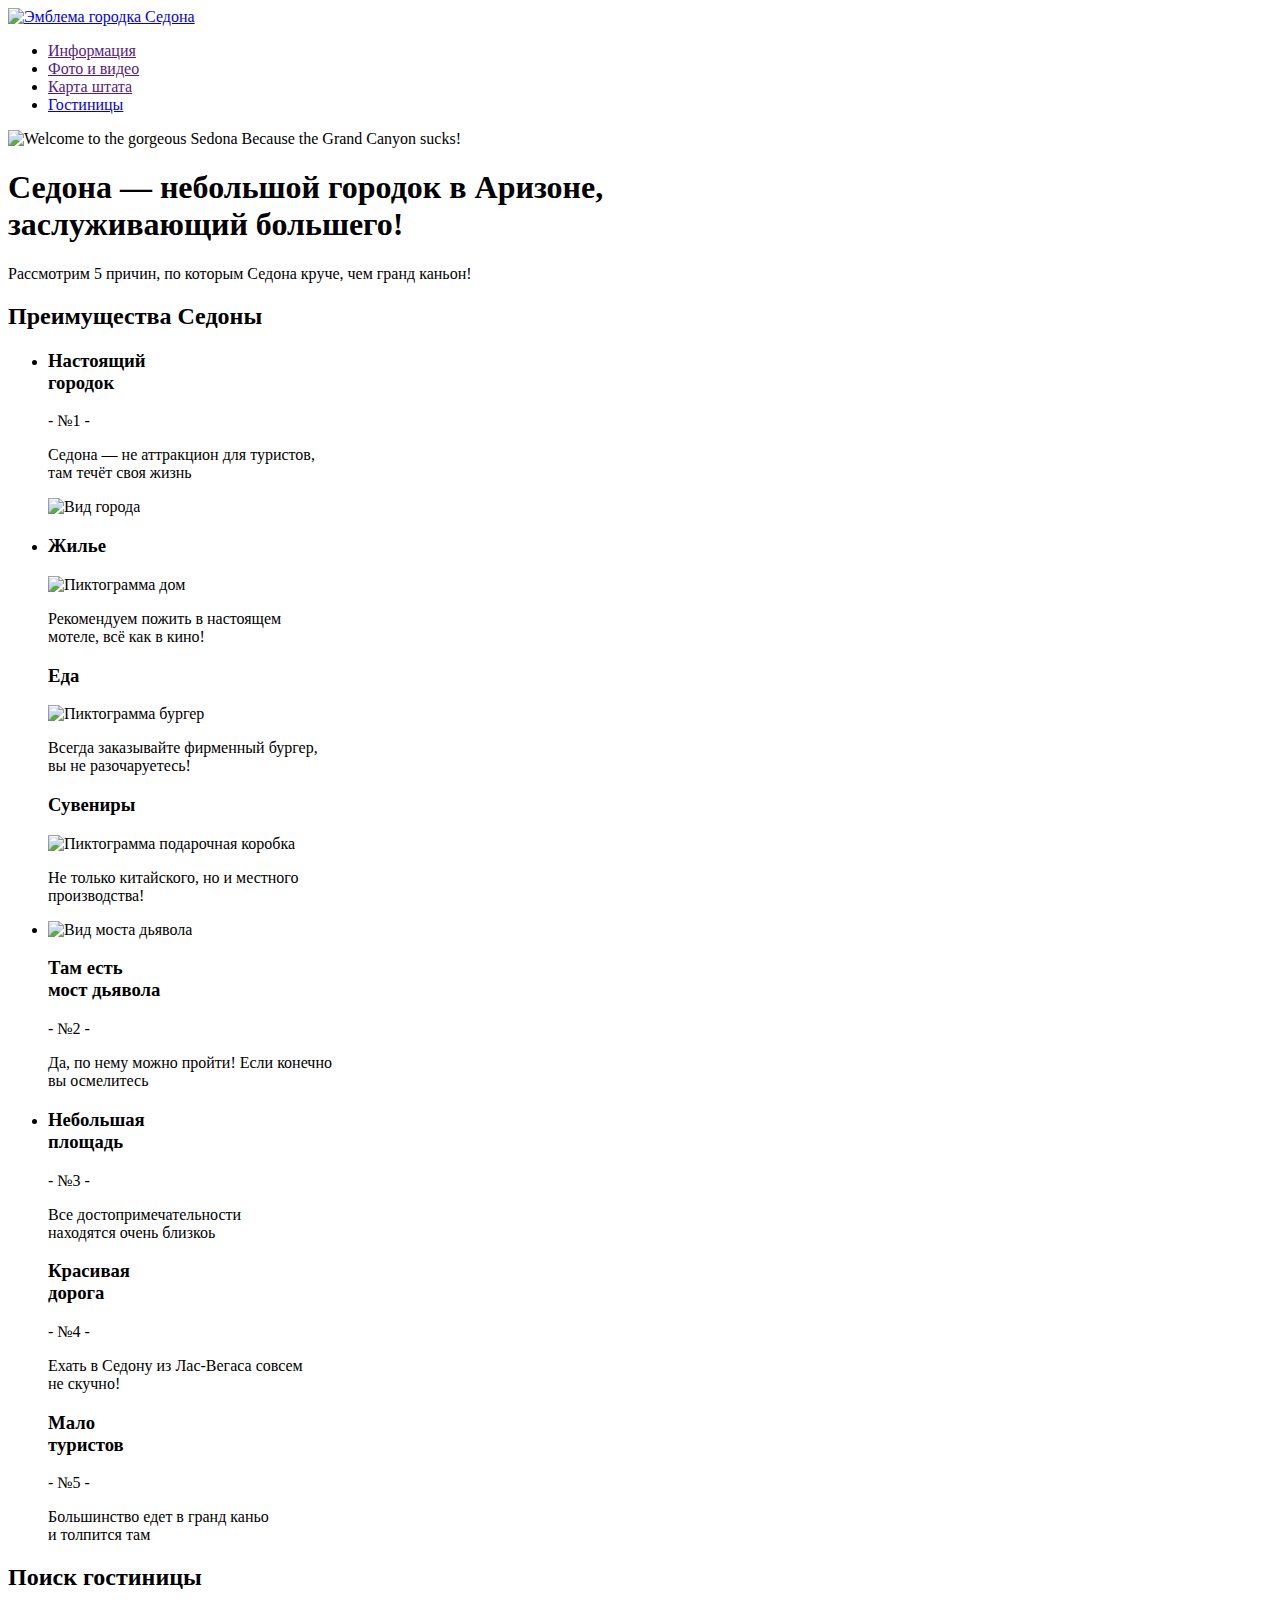
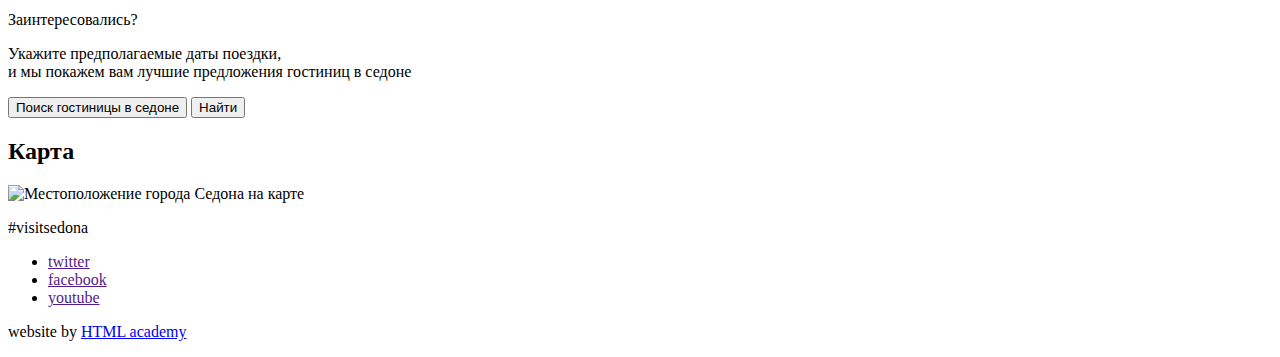
==== index.html @ 44a2702c "made the additional markup" ====
<!DOCTYPE html>
<html lang="ru">

<head>
  <meta charset="utf-8">
  <title>HTML Academy: Седона</title>
</head>

<body>

  <header>
    <nav>
      <a href="index.html">
        <img src="img/logo.png" width="140" height="72" alt="Эмблема городка Седона">
      </a>
      <ul>
        <li><a href="">Информация</a></li>
        <li><a href="">Фото и видео</a></li>
        <li><a href="">Карта штата</a></li>
        <li><a href="catalog.html">Гостиницы</a></li>
      </ul>
    </nav>
  </header>

  <main>
    <section>
      <img src="img/welcome.png" alt="Welcome to the gorgeous Sedona Because the Grand Canyon sucks!">
      <h1>
        Седона — небольшой городок в Аризоне,<br>
        заслуживающий большего!
      </h1>
      <p>Рассмотрим 5 причин, по которым Седона круче, чем гранд каньон!</p>
    </section>

    <section>
      <h2>Преимущества Седоны</h2>
      <ul>
        <li>
          <div>
            <h3>
              Настоящий<br>
              городок
            </h3>
            <span>- №1 -</span>
            <p>
              Седона — не аттракцион для туристов,<br>
              там течёт своя жизнь
            </p>
          </div>
          <div>
            <img src="https://via.placeholder.com/800x255" width="800" height="255" alt="Вид города">
          </div>
        </li>
        <li>
          <div>
            <h3>Жилье</h3>
            <img src="https://via.placeholder.com/75x75" width="75" height="75" alt="Пиктограмма дом">
            <p>
              Рекомендуем пожить в настоящем<br>
              мотеле, всё как в кино!
            </p>
          </div>
          <div>
            <h3>Еда</h3>
            <img src="https://via.placeholder.com/75x75" width="75" height="75" alt="Пиктограмма бургер">
            <p>
              Всегда заказывайте фирменный бургер,<br>
              вы не разочаруетесь!
            </p>
          </div>
          <div>
            <h3>Сувениры</h3>
            <img src="https://via.placeholder.com/75x75" width="75" height="75" alt="Пиктограмма подарочная коробка">
            <p>
              Не только китайского, но и местного<br>
              производства!
            </p>
          </div>
        </li>
        <li>
          <div>
            <img src="https://via.placeholder.com/800x255" width="800" height="255" alt="Вид моста дьявола">
          </div>
          <div>
            <h3>
              Там есть<br>
              мост дьявола
            </h3>
            <span>- №2 -</span>
            <p>
              Да, по нему можно пройти! Если конечно<br>
              вы осмелитесь
            </p>
          </div>
        </li>
        <li>
          <div>
            <h3>
              Небольшая<br>
              площадь
            </h3>
            <span>- №3 -</span>
            <p>
              Все достопримечательности<br>
              находятся очень близкоь
            </p>
          </div>
          <div>
            <h3>
              Красивая<br>
              дорога
            </h3>
            <span>- №4 -</span>
            <p>
              Ехать в Седону из Лас-Вегаса совсем<br>
              не скучно!
              </p>
          </div>
          <div>
            <h3>
              Мало<br>
              туристов
            </h3>
            <span>- №5 -</span>
            <p>
              Большинство едет в гранд каньо<br>
              и толпится там
            </p>
          </div>
        </li>
      </ul>
    </section>

    <section>
      <h2>Поиск гостиницы</h2>
      <p>Заинтересовались?</p>
      <p>
        Укажите предполагаемые даты поездки,<br>
        и мы покажем вам лучшие предложения гостиниц в седоне
      </p>
      <div>
        <button type="button">Поиск гостиницы в седоне</button>
        <!-- Здесь будет форма поиска-->
        <button>Найти</button>
      </div>
    </section>
    <section>
      <h2>Карта</h2>
      <img src="https://via.placeholder.com/1200x460" width="1200" height="460" alt="Местоположение города Седона на карте">
    </section>
  </main>

  <footer>
    <p>
      #visitsedona
    </p>
    <ul>
      <li><a href="">twitter</a></li>
      <li><a href="">facebook</a></li>
      <li><a href="">youtube</a></li>
    </ul>
    <p>
      website by <a href="https://htmlacademy.ru/intensive/htmlcss">HTML academy</a>
    </p>
  </footer>

</body>

</html>
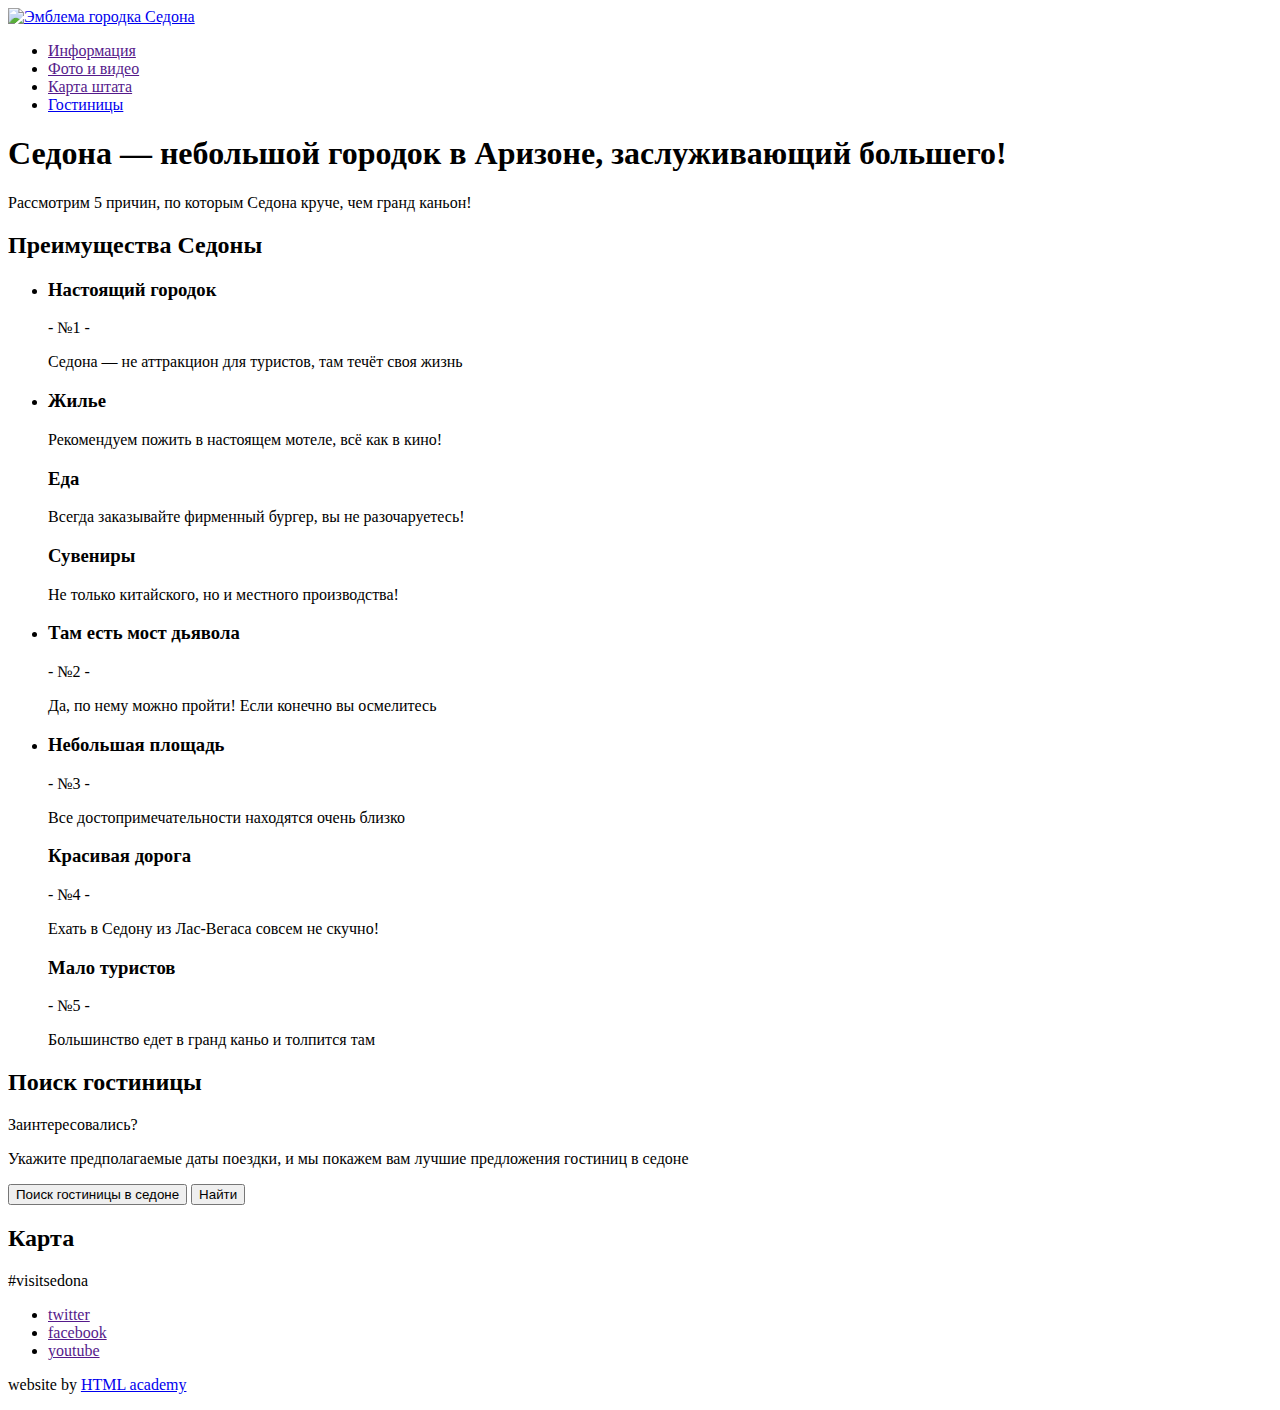
==== commit bb965b74: "Changes according to mentor's comments. Classes added." ====
--- a/index.html
+++ b/index.html
@@ -9,159 +9,110 @@
 <body>
 
   <header>
-    <nav>
-      <a href="index.html">
-        <img src="img/logo.png" width="140" height="72" alt="Эмблема городка Седона">
+    <nav class="nav">
+      <a class="nav__link" href="index.html">
+        <img class="nav__logo" src="img/logo.png" width="140" height="72" alt="Эмблема городка Седона">
       </a>
-      <ul>
-        <li><a href="">Информация</a></li>
-        <li><a href="">Фото и видео</a></li>
-        <li><a href="">Карта штата</a></li>
-        <li><a href="catalog.html">Гостиницы</a></li>
+      <ul class="nav__list">
+        <li class="nav__list-item"><a href="">Информация</a></li>
+        <li class="nav__list-item"><a href="">Фото и видео</a></li>
+        <li class="nav__list-item"><a href="">Карта штата</a></li>
+        <li class="nav__list-item"><a href="catalog.html">Гостиницы</a></li>
       </ul>
     </nav>
   </header>
 
   <main>
-    <section>
-      <img src="img/welcome.png" alt="Welcome to the gorgeous Sedona Because the Grand Canyon sucks!">
-      <h1>
-        Седона — небольшой городок в Аризоне,<br>
-        заслуживающий большего!
-      </h1>
-      <p>Рассмотрим 5 причин, по которым Седона круче, чем гранд каньон!</p>
+    <section class="intro">
+      <!-- Картинка Welcome to the gorgeous Sedona Because the Grand Canyon sucks! -->
+      <h1 class="intro__title">Седона — небольшой городок в Аризоне, заслуживающий большего!</h1>
+      <p class="intro__text">Рассмотрим 5 причин, по которым Седона круче, чем гранд каньон!</p>
     </section>
 
-    <section>
-      <h2>Преимущества Седоны</h2>
-      <ul>
-        <li>
-          <div>
-            <h3>
-              Настоящий<br>
-              городок
-            </h3>
-            <span>- №1 -</span>
-            <p>
-              Седона — не аттракцион для туристов,<br>
-              там течёт своя жизнь
-            </p>
+    <section class="about">
+      <h2 class="visually-hidden">Преимущества Седоны</h2>
+      <ul class="about__list">
+        <li class="about">
+          <div class="about__first">
+            <h3 class="about__heading">Настоящий городок</h3>
+            <span class="about__number">- №1 -</span>
+            <p class="about__text">Седона — не аттракцион для туристов, там течёт своя жизнь</p>
           </div>
-          <div>
-            <img src="https://via.placeholder.com/800x255" width="800" height="255" alt="Вид города">
+          <div class="about__first-bg">
+            <!-- Неконтентное изображение вида города Седона -->
           </div>
         </li>
-        <li>
-          <div>
-            <h3>Жилье</h3>
-            <img src="https://via.placeholder.com/75x75" width="75" height="75" alt="Пиктограмма дом">
-            <p>
-              Рекомендуем пожить в настоящем<br>
-              мотеле, всё как в кино!
-            </p>
+        <li class="about">
+          <div class="about__first-housing">
+            <!-- Пиктограмма дом -->
+            <h3 class="about__heading">Жилье</h3>
+            <p class="about__text">Рекомендуем пожить в настоящем мотеле, всё как в кино!</p>
           </div>
-          <div>
-            <h3>Еда</h3>
-            <img src="https://via.placeholder.com/75x75" width="75" height="75" alt="Пиктограмма бургер">
-            <p>
-              Всегда заказывайте фирменный бургер,<br>
-              вы не разочаруетесь!
-            </p>
+          <div class="about__first-food">
+            <!-- Пиктограмма бургер -->
+            <h3 class="about__heading">Еда</h3>
+            <p class="about__text">Всегда заказывайте фирменный бургер, вы не разочаруетесь!</p>
           </div>
-          <div>
-            <h3>Сувениры</h3>
-            <img src="https://via.placeholder.com/75x75" width="75" height="75" alt="Пиктограмма подарочная коробка">
-            <p>
-              Не только китайского, но и местного<br>
-              производства!
-            </p>
+          <div class="about__first-gift">
+            <!-- Пиктограмма подарочная коробка -->
+            <h3 class="about__heading">Сувениры</h3>
+            <p class="about__text">Не только китайского, но и местного производства!</p>
           </div>
         </li>
-        <li>
-          <div>
-            <img src="https://via.placeholder.com/800x255" width="800" height="255" alt="Вид моста дьявола">
+        <li class="about__second">
+          <div class="about__second-bg">
+            <!-- Неконтентное изображение вида моста дьявола -->
           </div>
-          <div>
-            <h3>
-              Там есть<br>
-              мост дьявола
-            </h3>
-            <span>- №2 -</span>
-            <p>
-              Да, по нему можно пройти! Если конечно<br>
-              вы осмелитесь
-            </p>
+          <div class="about__second-brige">
+            <h3 class="about__heading">Там есть мост дьявола</h3>
+            <span class="about__number">- №2 -</span>
+            <p class="about__text">Да, по нему можно пройти! Если конечно вы осмелитесь</p>
           </div>
         </li>
-        <li>
-          <div>
-            <h3>
-              Небольшая<br>
-              площадь
-            </h3>
-            <span>- №3 -</span>
-            <p>
-              Все достопримечательности<br>
-              находятся очень близкоь
-            </p>
+        <li class="about__third">
+          <div class="about__third-square">
+            <h3 class="about__heading">Небольшая площадь</h3>
+            <span class="about__number">- №3 -</span>
+            <p class="about__text">Все достопримечательности находятся очень близко</p>
           </div>
-          <div>
-            <h3>
-              Красивая<br>
-              дорога
-            </h3>
-            <span>- №4 -</span>
-            <p>
-              Ехать в Седону из Лас-Вегаса совсем<br>
-              не скучно!
-              </p>
+          <div class="about__third-road">
+            <h3 class="about__heading">Красивая дорога</h3>
+            <span class="about__number">- №4 -</span>
+            <p class="about__text">Ехать в Седону из Лас-Вегаса совсем не скучно!</p>
           </div>
-          <div>
-            <h3>
-              Мало<br>
-              туристов
-            </h3>
-            <span>- №5 -</span>
-            <p>
-              Большинство едет в гранд каньо<br>
-              и толпится там
-            </p>
+          <div class="about__third-tourists">
+            <h3 class="about__heading">Мало туристов</h3>
+            <span class="about__number">- №5 -</span>
+            <p class="about__text">Большинство едет в гранд каньо и толпится там</p>
           </div>
         </li>
       </ul>
     </section>
 
-    <section>
-      <h2>Поиск гостиницы</h2>
-      <p>Заинтересовались?</p>
-      <p>
-        Укажите предполагаемые даты поездки,<br>
-        и мы покажем вам лучшие предложения гостиниц в седоне
-      </p>
-      <div>
-        <button type="button">Поиск гостиницы в седоне</button>
+    <section class="search">
+      <h2 class="visually-hidden">Поиск гостиницы</h2>
+      <p class="search__first-text">Заинтересовались?</p>
+      <p class="search__second-text">Укажите предполагаемые даты поездки, и мы покажем вам лучшие предложения гостиниц в
+        седоне</p>
+      <div class="search__form">
+        <button class="search__btn-toggle" type="button">Поиск гостиницы в седоне</button>
         <!-- Здесь будет форма поиска-->
-        <button>Найти</button>
+        <button class="search__btn">Найти</button>
       </div>
     </section>
-    <section>
-      <h2>Карта</h2>
-      <img src="https://via.placeholder.com/1200x460" width="1200" height="460" alt="Местоположение города Седона на карте">
+    <section class="map">
+      <h2 class="visually-hidden">Карта</h2>
     </section>
   </main>
 
   <footer>
-    <p>
-      #visitsedona
-    </p>
-    <ul>
-      <li><a href="">twitter</a></li>
-      <li><a href="">facebook</a></li>
-      <li><a href="">youtube</a></li>
+    <p class="hashtag">#visitsedona</p>
+    <ul class="social">
+      <li class="social__btn twitter"><a href="">twitter</a></li>
+      <li class="social__btn facebook"><a href="">facebook</a></li>
+      <li class="social__btn youtube"><a href="">youtube</a></li>
     </ul>
-    <p>
-      website by <a href="https://htmlacademy.ru/intensive/htmlcss">HTML academy</a>
-    </p>
+    <p class="academy">website by <a href="https://htmlacademy.ru/intensive/htmlcss">HTML academy</a></p>
   </footer>
 
 </body>
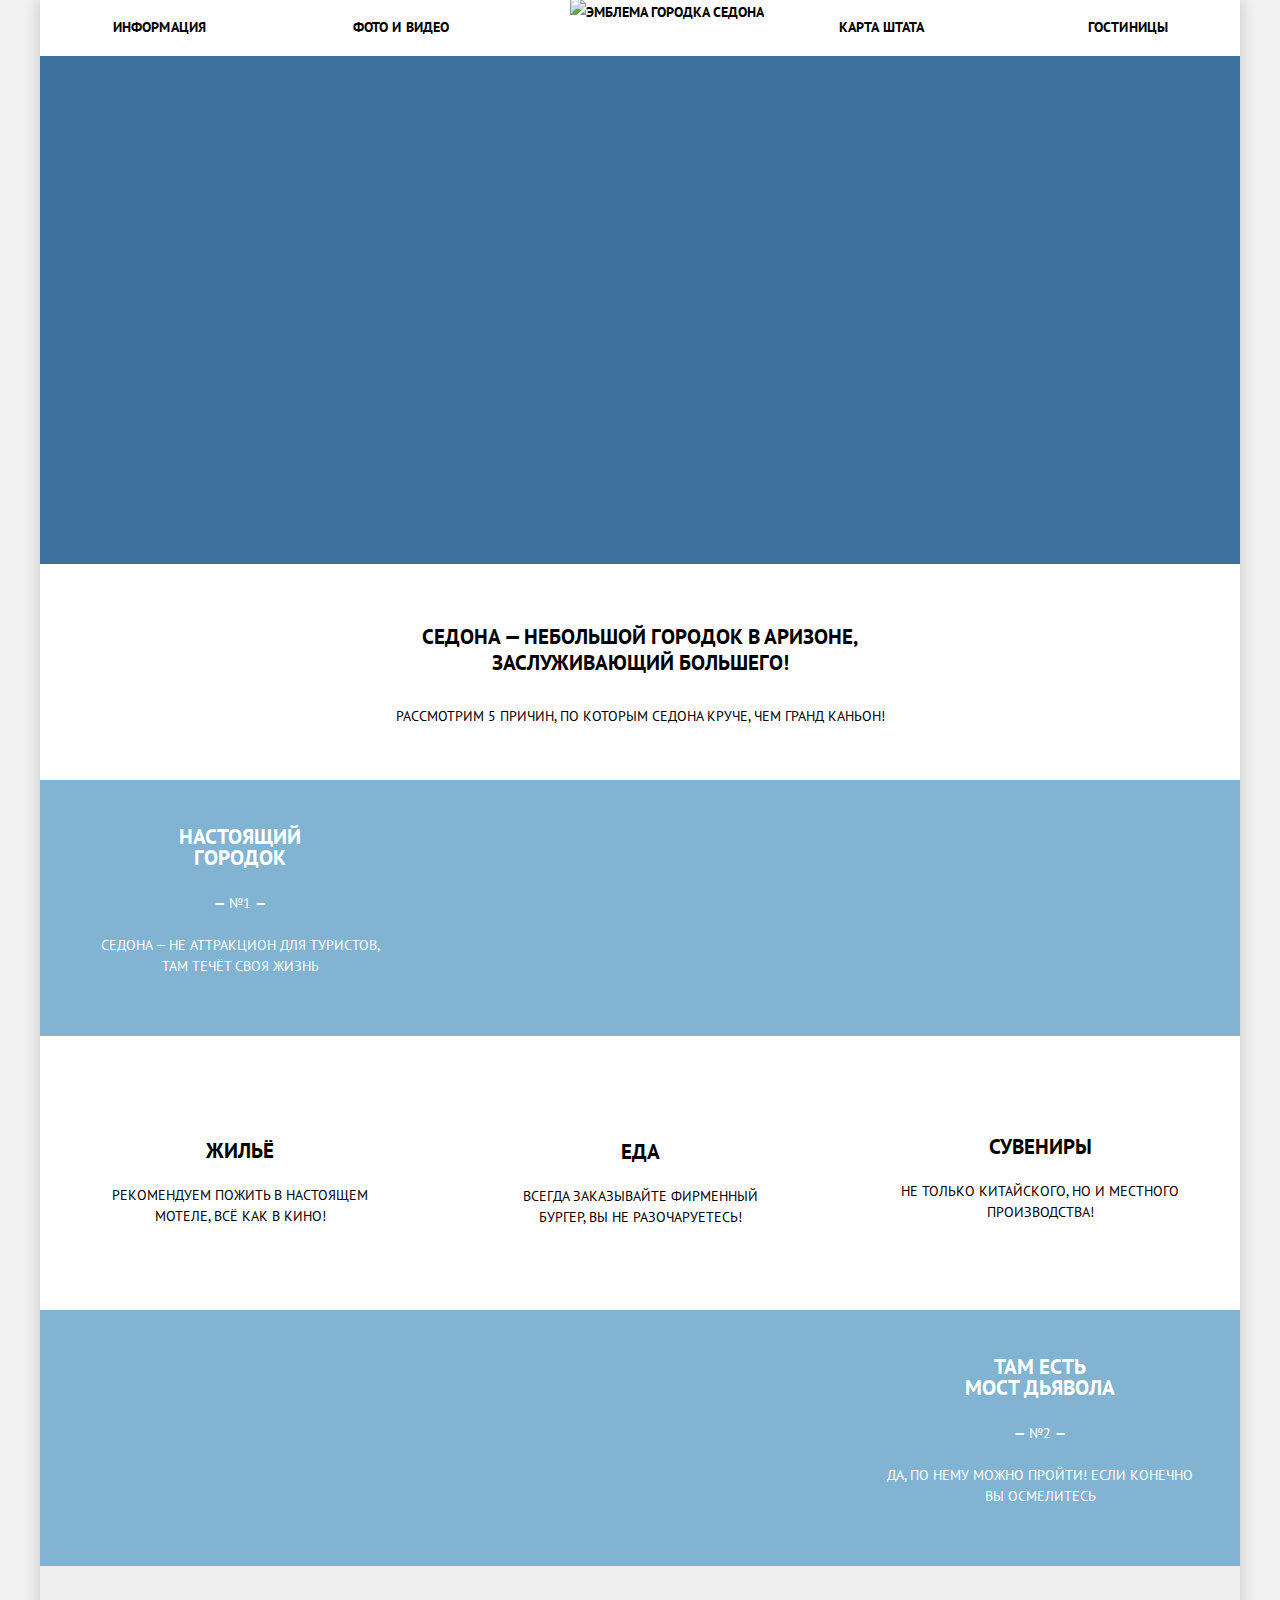
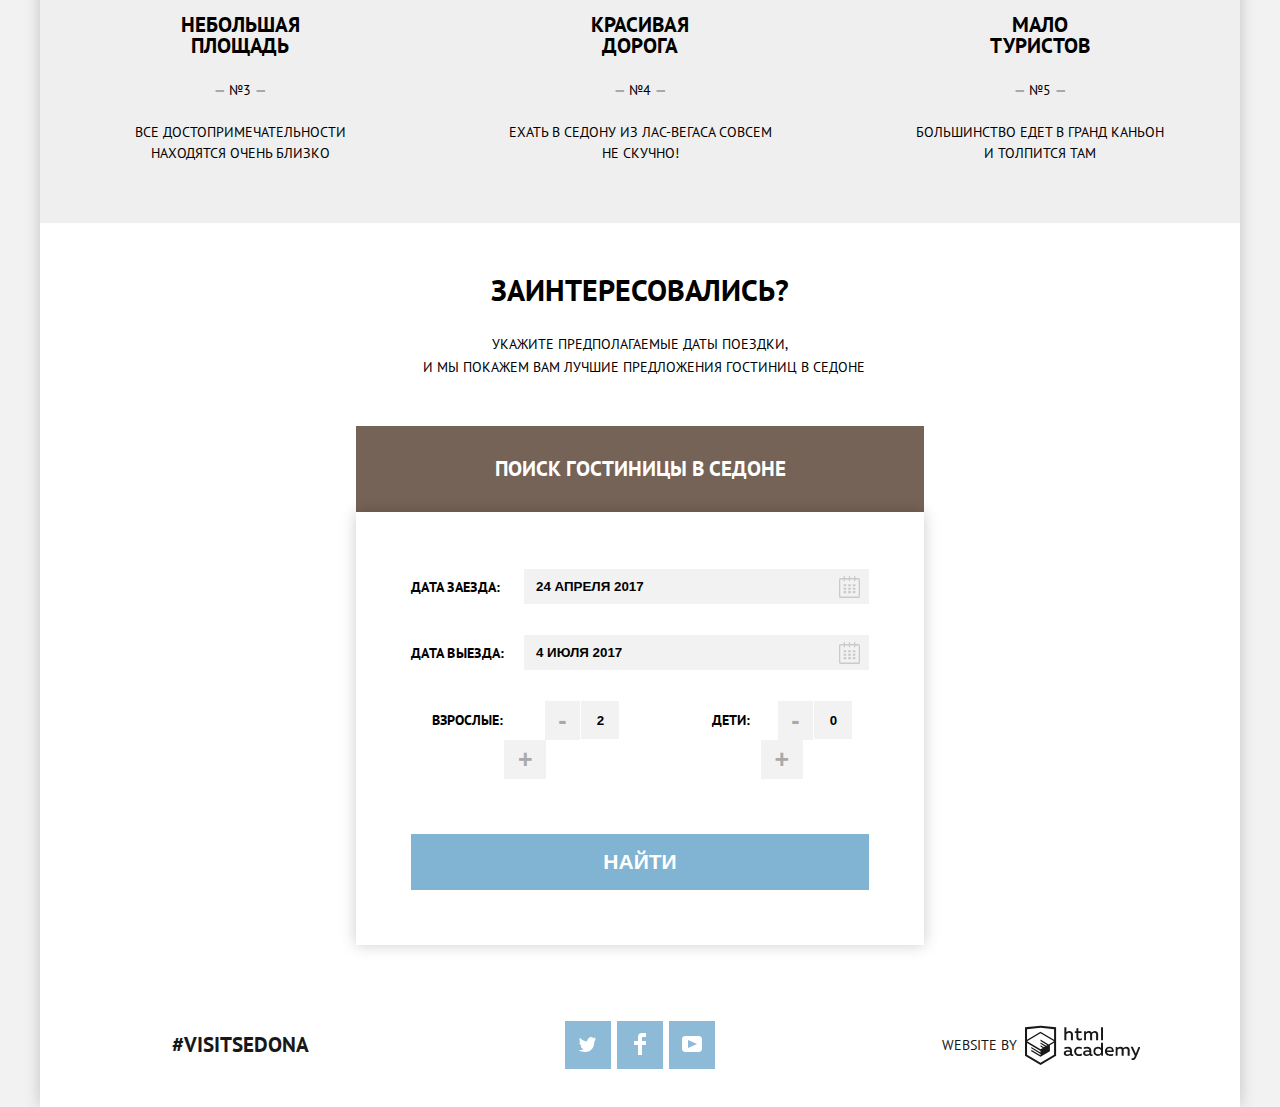
==== commit 6dd63052: "Finish markup" ====
--- a/index.html
+++ b/index.html
@@ -4,117 +4,194 @@
 <head>
   <meta charset="utf-8">
   <title>HTML Academy: Седона</title>
+  <link rel="stylesheet" href="css/normalize.css">
+  <link rel="stylesheet" href="css/style.css">
 </head>
 
 <body>
+  <div class="main-container">
+    <header>
+      <nav class="nav">
+        <div class="nav__logo-link">
+          <img class="nav__logo" src="img/logo-sedona.svg" width="140" height="72" alt="Эмблема городка Седона">
+        </div>
+        <ul class="nav__list">
+          <li class="nav__item"><a class="link-text nav__link" href="">Информация</a></li>
+          <li class="nav__item"><a class="link-text nav__link" href="">Фото и видео</a></li>
+          <li class="nav__item"></li>
+          <li class="nav__item"><a class="link-text nav__link" href="">Карта штата</a></li>
+          <li class="nav__item"><a class="link-text nav__link" href="catalog.html">Гостиницы</a></li>
+        </ul>
+      </nav>
+    </header>
 
-  <header>
-    <nav class="nav">
-      <a class="nav__link" href="index.html">
-        <img class="nav__logo" src="img/logo.png" width="140" height="72" alt="Эмблема городка Седона">
-      </a>
-      <ul class="nav__list">
-        <li class="nav__list-item"><a href="">Информация</a></li>
-        <li class="nav__list-item"><a href="">Фото и видео</a></li>
-        <li class="nav__list-item"><a href="">Карта штата</a></li>
-        <li class="nav__list-item"><a href="catalog.html">Гостиницы</a></li>
-      </ul>
-    </nav>
-  </header>
+    <main class="main">
+      <section class="intro">
+        <div class="intro__bg"></div>
+        <div class="intro__block">
+          <h1 class="intro__title">Седона — небольшой городок в Аризоне, заслуживающий большего!</h1>
+          <p class="intro__text">Рассмотрим 5 причин, по которым Седона круче, чем гранд каньон!</p>
+        </div>
+      </section>
 
-  <main>
-    <section class="intro">
-      <!-- Картинка Welcome to the gorgeous Sedona Because the Grand Canyon sucks! -->
-      <h1 class="intro__title">Седона — небольшой городок в Аризоне, заслуживающий большего!</h1>
-      <p class="intro__text">Рассмотрим 5 причин, по которым Седона круче, чем гранд каньон!</p>
-    </section>
+      <section class="about">
+        <h2 class="visually-hidden">Преимущества Седоны</h2>
+        <ul class="about__list">
 
-    <section class="about">
-      <h2 class="visually-hidden">Преимущества Седоны</h2>
-      <ul class="about__list">
-        <li class="about">
-          <div class="about__first">
-            <h3 class="about__heading">Настоящий городок</h3>
-            <span class="about__number">- №1 -</span>
-            <p class="about__text">Седона — не аттракцион для туристов, там течёт своя жизнь</p>
+          <li class="about__item about__item-first-row">
+            <div class="about__city">
+              <h3 class="about__heading">Настоящий городок</h3>
+              <span class="about__number"><span class="dash">—</span> №1 <span class="dash">—</span></span>
+              <p class="about__text">Седона — не аттракцион для туристов, там течёт своя жизнь</p>
+            </div>
+            <div class="about__bg about__city-bg"></div>
+          </li>
+
+          <li class="about__item about__item-second-row">
+            <div class="about__feature about__housing">
+              <h3 class="about__heading">Жильё</h3>
+              <p class="about__text">Рекомендуем пожить в настоящем мотеле, всё как в кино!</p>
+            </div>
+            <div class="about__feature about__food">
+              <h3 class="about__heading">Еда</h3>
+              <p class="about__text">Всегда заказывайте фирменный бургер, вы не разочаруетесь!</p>
+            </div>
+            <div class="about__feature about__gift">
+              <h3 class="about__heading">Сувениры</h3>
+              <p class="about__text">Не только китайского, но и местного производства!</p>
+            </div>
+          </li>
+
+          <li class="about__item about__item-third-row">
+            <div class="about__bg about__brige-bg"></div>
+            <div class="about__brige">
+              <h3 class="about__heading">Там есть <span>мост дьявола</span></h3>
+              <span class="about__number"><span class="dash">—</span> №2 <span class="dash">—</span></span>
+              <p class="about__text">Да, по нему можно пройти! Если конечно вы осмелитесь</p>
+            </div>
+          </li>
+
+          <li class="about__item about__item-fourth-row">
+            <div class="about__place about__square">
+              <h3 class="about__heading">Небольшая площадь</h3>
+              <span class="about__number"><span class="dash">—</span> №3 <span class="dash">—</span></span>
+              <p class="about__text">Все достопримечательности находятся очень близко</p>
+            </div>
+            <div class="about__place about__road">
+              <h3 class="about__heading">Красивая дорога</h3>
+              <span class="about__number"><span class="dash">—</span> №4 <span class="dash">—</span></span>
+              <p class="about__text">Ехать в Седону из Лас-Вегаса совсем не скучно!</p>
+            </div>
+            <div class="about__place about__tourists">
+              <h3 class="about__heading">Мало туристов</h3>
+              <span class="about__number"><span class="dash">—</span> №5 <span class="dash">—</span></span>
+              <p class="about__text">Большинство едет в гранд каньон и толпится там</p>
+            </div>
+          </li>
+
+        </ul>
+      </section>
+
+      <section class="search">
+        <h2 class="visually-hidden">Поиск гостиницы</h2>
+        <p class="search__first-text">Заинтересовались?</p>
+        <p class="search__second-text">Укажите предполагаемые даты поездки, <span>и мы покажем вам лучшие предложения
+            гостиниц в седоне</span></p>
+        <a class="btn-brown search__btn-toggle" href="">Поиск гостиницы в Седоне</a>
+        <div class="search__container">
+          <form class="search__form" action="https://echo.htmlacademy.ru" method="post">
+            <div class="search__date-block">
+              <p class="search__date">
+                <label class="search__label search__form-date-in" for="date-in">Дата заезда: </label>
+                <input class="search__input" id="date-in" name="date-in" type="text" value="24 апреля 2017">
+                <svg xmlns="http://www.w3.org/2000/svg" width="21" height="22">
+                  <path fill="#cacaca"
+                    d="M19.251 2.025h-2.845V.648c0-.381-.294-.689-.656-.689-.363 0-.656.308-.656.689v1.377h-3.938V.648c0-.381-.294-.689-.655-.689-.363 0-.657.308-.657.689v1.377H5.906V.648c0-.381-.294-.689-.656-.689-.363 0-.657.308-.657.689v1.377H1.75C.784 2.025 0 2.847 0 3.862v16.302C0 21.179.784 22 1.75 22h17.501c.966 0 1.749-.821 1.749-1.836V3.862c0-1.015-.783-1.837-1.749-1.837zm.437 18.139a.448.448 0 0 1-.437.459H1.75a.45.45 0 0 1-.438-.459V3.862a.45.45 0 0 1 .438-.459h2.844v1.378c0 .381.294.689.657.689.362 0 .656-.308.656-.689V3.403h3.938v1.378c0 .381.294.689.657.689.361 0 .655-.308.655-.689V3.403h3.938v1.378c0 .381.293.689.656.689.362 0 .656-.308.656-.689V3.403h2.845c.241 0 .437.206.437.459v16.302z" />
+                  <path fill="#cacaca"
+                    d="M4.594 8.225h2.625v2.066H4.594zM4.594 11.668h2.625v2.067H4.594zM4.594 15.112h2.625v2.066H4.594zM9.188 15.112h2.625v2.066H9.188zM9.188 11.668h2.625v2.067H9.188zM9.188 8.225h2.625v2.066H9.188zM13.781 15.112h2.625v2.066h-2.625zM13.781 11.668h2.625v2.067h-2.625zM13.781 8.225h2.625v2.066h-2.625z" />
+                </svg>
+              </p>
+              <p class="search__date">
+                <label class="search__label search__form-date-out" for="date-out">Дата выезда: </label>
+                <input class="search__input" id="date-out" name="date-out" type="text" value="4 июля 2017">
+                <svg xmlns="http://www.w3.org/2000/svg" width="21" height="22">
+                  <path fill="#cacaca"
+                    d="M19.251 2.025h-2.845V.648c0-.381-.294-.689-.656-.689-.363 0-.656.308-.656.689v1.377h-3.938V.648c0-.381-.294-.689-.655-.689-.363 0-.657.308-.657.689v1.377H5.906V.648c0-.381-.294-.689-.656-.689-.363 0-.657.308-.657.689v1.377H1.75C.784 2.025 0 2.847 0 3.862v16.302C0 21.179.784 22 1.75 22h17.501c.966 0 1.749-.821 1.749-1.836V3.862c0-1.015-.783-1.837-1.749-1.837zm.437 18.139a.448.448 0 0 1-.437.459H1.75a.45.45 0 0 1-.438-.459V3.862a.45.45 0 0 1 .438-.459h2.844v1.378c0 .381.294.689.657.689.362 0 .656-.308.656-.689V3.403h3.938v1.378c0 .381.294.689.657.689.361 0 .655-.308.655-.689V3.403h3.938v1.378c0 .381.293.689.656.689.362 0 .656-.308.656-.689V3.403h2.845c.241 0 .437.206.437.459v16.302z" />
+                  <path fill="#cacaca"
+                    d="M4.594 8.225h2.625v2.066H4.594zM4.594 11.668h2.625v2.067H4.594zM4.594 15.112h2.625v2.066H4.594zM9.188 15.112h2.625v2.066H9.188zM9.188 11.668h2.625v2.067H9.188zM9.188 8.225h2.625v2.066H9.188zM13.781 15.112h2.625v2.066h-2.625zM13.781 11.668h2.625v2.067h-2.625zM13.781 8.225h2.625v2.066h-2.625z" />
+                </svg>
+              </p>
+            </div>
+            <div class="search__people-count">
+              <p class="search__adults">
+                <label class="search__label-adults" for="input-adults">Взрослые: </label>
+                <button class="search__btn-minus" type="button" aria-label="Минус">-</button>
+                <input class="search__input-adults" id="input-adults" name="input-adults" type="text" value="2">
+                <button class="search__btn-plus" type="button" aria-label="Плюс">+</button>
+              </p>
+              <p class="search__kids">
+                <label class="search__label-kids" for="input-kids">Дети: </label>
+                <button class="search__btn-minus" type="button" aria-label="Минус">-</button>
+                <input class="search__input-kids" id="input-kids" name="input-kids" type="text" value="0">
+                <button class="search__btn-plus" type="button" aria-label="Плюс">+</button>
+              </p>
+            </div>
+            <button class="btn-blue search__btn" type="submit">Найти</button>
+          </form>
+        </div>
+        <section class="map-container">
+          <h2 class="visually-hidden">Карта</h2>
+          <div class="map">
+            <iframe src="https://www.google.com/maps/embed?pb=!1m18!1m12!1m3!1d707478.5249824972!2d-111.95179305361327!3d34.53963496499407!2m3!1f0!2f0!3f0!3m2!1i1024!2i768!4f13.1!3m3!1m2!1s0x872da132f942b00d%3A0x5548c523fa6c8efd!2sSedona%2C%20AZ%2086336%2C%20USA!5e0!3m2!1sen!2slv!4v1569730942957!5m2!1sen!2slv" width="1200" height="594" style="border:0;" allowfullscreen=""></iframe>
           </div>
-          <div class="about__first-bg">
-            <!-- Неконтентное изображение вида города Седона -->
-          </div>
+        </section>
+      </section>
+
+
+    </main>
+
+    <footer class="social">
+
+      <p class="hashtag">#visitsedona</p>
+
+      <ul class="social__list">
+        <li class="social__item">
+          <a class="btn-blue social__btn twitter" href="">
+            <svg xmlns="http://www.w3.org/2000/svg" xmlns:xlink="http://www.w3.org/1999/xlink" width="17" height="15">
+              <path fill="#FFF"
+                d="M10.95.144c1.685-.496 2.984.27 3.577 1.179.673-.231 1.331-.481 2.011-.708a2.345 2.345 0 0 1-.857 1.768c.685.17 1.304-.491 1.304-.491-.169 1-1.006 1.788-1.563 2.024-.231 6.75-3.175 11.217-10.077 11.082h-.446c-.41 0-4.164-.46-4.898-1.887 2.271.196 3.893-.422 4.693-1.177-.96-.3-2.679-.477-2.979-2.95.349.106.564.228 1.19.119C1.705 8.247.374 7.53.448 5.33c.285.328 1.067.536 1.34.472C1.085 5.561-.182 2.442.894.85c1.818 1.854 3.735 3.606 7.152 3.773C8.254 2.33 9.183.793 10.95.144z" />
+            </svg>
+          </a>
         </li>
-        <li class="about">
-          <div class="about__first-housing">
-            <!-- Пиктограмма дом -->
-            <h3 class="about__heading">Жилье</h3>
-            <p class="about__text">Рекомендуем пожить в настоящем мотеле, всё как в кино!</p>
-          </div>
-          <div class="about__first-food">
-            <!-- Пиктограмма бургер -->
-            <h3 class="about__heading">Еда</h3>
-            <p class="about__text">Всегда заказывайте фирменный бургер, вы не разочаруетесь!</p>
-          </div>
-          <div class="about__first-gift">
-            <!-- Пиктограмма подарочная коробка -->
-            <h3 class="about__heading">Сувениры</h3>
-            <p class="about__text">Не только китайского, но и местного производства!</p>
-          </div>
+        <li class="social__item">
+          <a class="btn-blue social__btn facebook" href="">
+            <svg xmlns="http://www.w3.org/2000/svg" width="12" height="22">
+              <path fill="#FFF" d="M12 4V0H8a4 4 0 0 0-4 4v4H0v4h4v10h4V12h4V8H8V4h4z" />
+            </svg>
+          </a>
         </li>
-        <li class="about__second">
-          <div class="about__second-bg">
-            <!-- Неконтентное изображение вида моста дьявола -->
-          </div>
-          <div class="about__second-brige">
-            <h3 class="about__heading">Там есть мост дьявола</h3>
-            <span class="about__number">- №2 -</span>
-            <p class="about__text">Да, по нему можно пройти! Если конечно вы осмелитесь</p>
-          </div>
-        </li>
-        <li class="about__third">
-          <div class="about__third-square">
-            <h3 class="about__heading">Небольшая площадь</h3>
-            <span class="about__number">- №3 -</span>
-            <p class="about__text">Все достопримечательности находятся очень близко</p>
-          </div>
-          <div class="about__third-road">
-            <h3 class="about__heading">Красивая дорога</h3>
-            <span class="about__number">- №4 -</span>
-            <p class="about__text">Ехать в Седону из Лас-Вегаса совсем не скучно!</p>
-          </div>
-          <div class="about__third-tourists">
-            <h3 class="about__heading">Мало туристов</h3>
-            <span class="about__number">- №5 -</span>
-            <p class="about__text">Большинство едет в гранд каньо и толпится там</p>
-          </div>
+        <li class="social__item">
+          <a class="btn-blue social__btn youtube" href="">
+            <svg xmlns="http://www.w3.org/2000/svg" xmlns:xlink="http://www.w3.org/1999/xlink" width="20" height="16">
+              <path fill="#FFF"
+                d="M17 0H3C1.35 0 0 1.35 0 3v10c0 1.65 1.35 3 3 3h14c1.65 0 3-1.35 3-3V3c0-1.65-1.35-3-3-3zM6.027 11.998V4.002L15.014 8l-8.987 3.998z" />
+            </svg>
+          </a>
         </li>
       </ul>
-    </section>
 
-    <section class="search">
-      <h2 class="visually-hidden">Поиск гостиницы</h2>
-      <p class="search__first-text">Заинтересовались?</p>
-      <p class="search__second-text">Укажите предполагаемые даты поездки, и мы покажем вам лучшие предложения гостиниц в
-        седоне</p>
-      <div class="search__form">
-        <button class="search__btn-toggle" type="button">Поиск гостиницы в седоне</button>
-        <!-- Здесь будет форма поиска-->
-        <button class="search__btn">Найти</button>
-      </div>
-    </section>
-    <section class="map">
-      <h2 class="visually-hidden">Карта</h2>
-    </section>
-  </main>
+      <p class="academy">
+        <span class="academy__web"> website by</span>
+        <a class="academy__link" href="https://htmlacademy.ru/intensive/htmlcss">
+          <svg data-name="Layer 1" xmlns="http://www.w3.org/2000/svg" viewBox="0 0 113 39">
+            <path
+              d="M46.84 28.22a2.07 2.07 0 0 0 .58-.11v1.4a3.41 3.41 0 0 1-1.24.22 1.75 1.75 0 0 1-1.75-1 5.08 5.08 0 0 1-3.3 1.13c-1.59 0-3.06-.87-3.06-2.68 0-2.24 2.08-2.93 3.9-2.93a11.63 11.63 0 0 1 2.28.26v-.31c0-1.09-.8-1.86-2.3-1.86a7.79 7.79 0 0 0-3.15.67v-1.79a10.72 10.72 0 0 1 3.35-.58c2.48 0 4 1.18 4 3.83v3.14a.57.57 0 0 0 .69.61zm-6.76-1.19a1.42 1.42 0 0 0 1.64 1.29 3.56 3.56 0 0 0 2.53-1v-1.51a10.21 10.21 0 0 0-1.9-.22c-1.1.01-2.27.35-2.27 1.45zM53.06 20.62a5.29 5.29 0 0 1 2.7.67v1.79a4.28 4.28 0 0 0-2.42-.73 2.89 2.89 0 1 0 0 5.76 5.26 5.26 0 0 0 2.55-.67v1.8a6.58 6.58 0 0 1-2.9.6 4.42 4.42 0 0 1-4.72-4.54 4.54 4.54 0 0 1 4.79-4.68zM65.84 28.22a2.07 2.07 0 0 0 .58-.11v1.4a3.41 3.41 0 0 1-1.24.22 1.75 1.75 0 0 1-1.75-1 5.08 5.08 0 0 1-3.3 1.13c-1.59 0-3.06-.87-3.06-2.68 0-2.24 2.08-2.93 3.9-2.93a11.63 11.63 0 0 1 2.28.26v-.31c0-1.09-.8-1.86-2.3-1.86a7.79 7.79 0 0 0-3.15.67v-1.79a10.72 10.72 0 0 1 3.35-.58c2.48 0 4 1.18 4 3.83v3.14a.57.57 0 0 0 .69.61zm-6.76-1.19a1.42 1.42 0 0 0 1.64 1.29 3.56 3.56 0 0 0 2.53-1v-1.51a10.21 10.21 0 0 0-1.9-.22c-1.11.01-2.27.35-2.27 1.45zM76.67 16.85v12.76h-1.76v-1.39a4.07 4.07 0 0 1-3.35 1.62 4.62 4.62 0 0 1 0-9.22 4 4 0 0 1 3.15 1.37v-5.14h2zm-4.76 5.48a2.9 2.9 0 0 0 0 5.8 3 3 0 0 0 2.79-1.84v-2.13a3.06 3.06 0 0 0-2.79-1.83zM82.99 20.62c3.48 0 4.68 2.81 4.12 5.34h-6.58c.22 1.57 1.75 2.22 3.35 2.22a6.41 6.41 0 0 0 2.77-.62v1.68a7.5 7.5 0 0 1-3.14.6c-2.68 0-5-1.53-5-4.61a4.39 4.39 0 0 1 4.48-4.61zm.09 1.62a2.39 2.39 0 0 0-2.57 2.26h4.85a2.06 2.06 0 0 0-2.28-2.26zM89.1 29.61v-8.75h1.73v1.09a4 4 0 0 1 2.92-1.33 3 3 0 0 1 2.73 1.4 4.33 4.33 0 0 1 3.06-1.4 3.21 3.21 0 0 1 3.32 3.52v5.47h-2V24.2a1.67 1.67 0 0 0-1.73-1.84 2.94 2.94 0 0 0-2.17 1.18V29.61h-2V24.2a1.67 1.67 0 0 0-1.73-1.84 3.11 3.11 0 0 0-2.32 1.35v5.91h-2zM111.47 20.86h2l-4.1 9.93c-.95 2.28-2.19 3-3.52 3a5 5 0 0 1-1.15-.15v-1.66a3 3 0 0 0 .89.13c.95 0 1.66-.67 2.17-2l.18-.44-4.16-8.82h2.13l3 6.6zM40.66 1.53v5a4 4 0 0 1 2.83-1.2A3.41 3.41 0 0 1 47.1 8.9v5.41h-2V9.15a1.9 1.9 0 0 0-2-2.1 3.08 3.08 0 0 0-2.44 1.46v5.8h-2V1.53h2zM52.43 2.42v3.12h3.17v1.71h-3.17v4c0 1.15.53 1.53 1.66 1.53a4.71 4.71 0 0 0 1.77-.35v1.68a7.14 7.14 0 0 1-2.35.38 2.68 2.68 0 0 1-3-2.88V7.23h-1.6V5.52h1.57V2.88zM58.1 14.29V5.54h1.73v1.09a4 4 0 0 1 2.92-1.33 3 3 0 0 1 2.73 1.4 4.33 4.33 0 0 1 3.06-1.4 3.21 3.21 0 0 1 3.32 3.52v5.47h-2V8.88a1.67 1.67 0 0 0-1.73-1.84 2.94 2.94 0 0 0-2.17 1.18V14.29h-2V8.88a1.67 1.67 0 0 0-1.73-1.84 3.11 3.11 0 0 0-2.32 1.35v5.91h-2zM74.72 1.52h1.95v12.76h-1.95zM15.44.02h-.16L0 1.62v28l15.28 9.09 15.28-9.09v-28zm13.12 28.45l-13.28 7.9L2 28.47V16.99l13.22 7.87v1.43l-9.07-5.4v1.38l9.11 5.47v1.46l-9.1-5.42v1.38l9.11 5.47 9.19-5.5V19.22l4.1-2.45v11.67zm0-13.16l-3.65 2.14-1.68 1-8-4.76v1.38l6.84 4.07h-.06l-.15.09-1 .57-5.64-3.36v1.38l4.45 2.65-1.05.7-3.36-2v1.38l2.21 1.3-2.25 1.35-13.16-7.82 13.17-7.92zm0-1.39L15.21 6.05l-13.2 7.86V3.41l13.28-1.39 13.28 1.39v10.51z" />
+          </svg>
+        </a>
+      </p>
 
-  <footer>
-    <p class="hashtag">#visitsedona</p>
-    <ul class="social">
-      <li class="social__btn twitter"><a href="">twitter</a></li>
-      <li class="social__btn facebook"><a href="">facebook</a></li>
-      <li class="social__btn youtube"><a href="">youtube</a></li>
-    </ul>
-    <p class="academy">website by <a href="https://htmlacademy.ru/intensive/htmlcss">HTML academy</a></p>
-  </footer>
-
+    </footer>
+  </div>
 </body>
 
 </html>
--- a/css/style.css
+++ b/css/style.css
@@ -0,0 +1,1135 @@
+@import url('https://fonts.googleapis.com/css?family=PT+Sans:400,700&display=swap&subset=cyrillic');
+
+*, *::before, *::after {
+  box-sizing: inherit;
+}
+
+body {
+  margin: 0;
+  padding: 0;
+  height: 100%;
+  overflow-y: scroll;
+}
+
+html {
+  margin: 0;
+  padding: 0;
+  font-family: 'PT Sans', 'Arial', sans-serif;
+  font-size: 14px;
+  font-weight: normal;
+  text-transform: uppercase;
+  color: #000000;
+  background-color: #f2f2f2;
+  box-sizing: border-box;
+}
+
+a {
+  text-decoration: none;
+  color: #000000;
+}
+
+.block {
+  box-sizing: content-box;
+}
+
+.visually-hidden {
+  position: absolute;
+  width: 1px;
+  height: 1px;
+  margin: -1px;
+  border: 0;
+  padding: 0;
+  white-space: nowrap;
+  clip-path: inset(100%);
+  clip: rect(0 0 0 0);
+  overflow: hidden;
+}
+
+.about__list,
+.social__list,
+.nav__list,
+.filter__list,
+.filter-result__list,
+.hotels__list {
+  margin: 0;
+  padding: 0;
+  list-style: none;
+}
+
+.main-container {
+  width: 1200px;
+  margin: 0 auto;
+  box-shadow: 0 -2px 15px 0 rgba(0, 0, 0, 0.2);
+  background-color: #ffffff;
+}
+
+.main,
+.social {
+  background-color: #ffffff;
+}
+
+/* links and buttons ------------------------------------------------*/
+.search__btn-toggle {
+  display: block;
+  width: 568px;
+  font-size: 21px;
+  font-weight: bold;
+  color: #ffffff;
+  margin: 0 auto;
+  padding-top: 30px;
+  padding-right: 40px;
+  padding-bottom: 30px;
+  padding-left: 40px;
+  background-color: #766357;
+}
+
+.search__btn {
+  width: 458px;
+  margin-bottom: 55px;
+  padding-top: 15px;
+  padding-right: 40px;
+  padding-bottom: 15px;
+  padding-left: 40px;
+  font-size: 21px;
+  font-weight: bold;
+  line-height: inherit;
+  text-transform: uppercase;
+  color: #ffffff;
+  background-color: #81b3d2;
+  border: 0;
+  cursor: pointer;
+}
+
+
+
+.hotel__btn-more,
+.hotel__btn-booking {
+  padding-top: 4px;
+  padding-right: 16px;
+  padding-bottom: 4.5px;
+  padding-left: 17px;
+  font-weight: bold;
+  color: #ffffff;
+}
+
+.hotel__btn-more {
+  background-color: #81b3d2;
+  margin-right: 3px;
+}
+
+.hotel__btn-booking {
+  background-color: #766357;
+}
+
+.social__btn {
+  display: block;
+  width: 46px;
+  height: 48px;
+  background-color: #81b3d2;
+  text-align: center;
+  line-height: 52px;
+}
+
+.facebook {
+  line-height: 58px;
+}
+
+/* links and buttons states -----------------------------------------*/
+.link-text:hover,
+.link-text:focus {
+  color: #81b3d2;
+}
+
+.link-text:active {
+  color: #cacaca;
+}
+
+.filter__btn {
+  font-size: 14px;
+  width: 137px;
+  height: 36px;
+  text-transform: uppercase;
+  color: inherit;
+  background-color: transparent;
+  border: 2px solid #ffffff;
+  border-radius: 2px;
+  display: block;
+  margin: 0 auto;
+  margin-right: 97px;
+  cursor: pointer;
+}
+
+.filter__btn:hover,
+.filter__btn:focus {
+  color: #000000;
+  background-color: #ffffff;
+}
+
+.btn-brown:hover,
+.btn-brown:focus {
+  background-color: #604E43;
+}
+
+.btn-brown:active {
+  color: #928A85;
+  background-color: #503E33;
+}
+
+.btn-blue:hover,
+.btn-blue:focus {
+  background-color: #669EC0;
+}
+
+.btn-blue:active {
+  color: #94B9D2;
+  background-color: #5496BD;
+}
+
+.academy__link:hover path,
+.academy__link:focus path {
+  fill: #81b3d2;
+}
+
+.academy__link:active path {
+  fill: #BDBBBC;
+}
+
+.social__btn:active path {
+  fill: #88B6D1;
+  background-color: #5496BD;
+}
+
+/* sedona index catalog navigation ----------------------------------*/
+.nav {
+  line-height: 26px;
+  font-weight: bold;
+  width: 100%;
+  background-color: #ffffff;
+  position: relative;
+}
+
+.nav__logo-link {
+  position: absolute;
+  top: -1px;
+  left: 50%;
+  margin-left: -70px;
+  z-index: 2;
+}
+
+.nav__list {
+  display: flex;
+  align-items: center;
+  flex-wrap: wrap;
+}
+
+.nav__item {
+  width: 239px;
+  height: 56px;
+  display: flex;
+  justify-content: center;
+  align-items: center;
+}
+
+.nav__link {
+  letter-spacing: 0.1px;
+  margin-bottom: 2px;
+}
+
+.nav__link--active {
+  color: #766357;
+}
+
+.nav__item:nth-child(3) {
+  width: 244px;
+}
+
+.nav__item:nth-child(2) .nav__link {
+  padding-left: 5px;
+}
+
+
+.nav__item:nth-child(5) .nav__link {
+  padding-left: 15px;
+}
+
+/* sedona index intro -----------------------------------------------*/
+.intro {
+  text-align: center;
+  line-height: 26px;
+  background-color: #ffffff;
+}
+
+.intro__bg {
+  background-color: #3D729E;
+  background-image: url(../img/intro-polygon.png),
+    url(../img/intro-welcome.png),
+    url(../img/intro-background.jpg);
+  background-repeat: no-repeat;
+  background-position: bottom -1px center,
+    top 75px center,
+    top -56px center;
+  min-height: 508px;
+}
+
+.intro__block {
+  width: 490px;
+  margin-top: 60px;
+  margin-right: auto;
+  margin-bottom: 51px;
+  margin-left: auto;
+}
+
+.intro__title {
+  font-size: 21px;
+  font-weight: bold;
+  margin: 0;
+  margin-bottom: 27px;
+  padding: 0;
+}
+
+/* sedona index about -----------------------------------------------*/
+.about__item {
+  line-height: 21px;
+  text-align: center;
+  background-color: #ffffff;
+  display: flex;
+  flex-wrap: wrap;
+}
+
+.about__item-first-row,
+.about__item-third-row {
+  color: #ffffff;
+  background-color: #d3d3d3;
+}
+
+.about__item-first-row .dash,
+.about__item-third-row .dash {
+  color: #ffffff;
+}
+
+.about__item-second-row .about__heading {
+  margin-bottom: 10px;
+}
+
+.about__item-fourth-row {
+  background-color: #efefef;
+}
+
+.about__heading {
+  font-size: 21px;
+  font-weight: bold;
+  width: 150px;
+}
+
+.about__city,
+.about__brige {
+  text-align: center;
+  padding-top: 25px;
+  padding-bottom: 45px;
+  width: 400px;
+  display: flex;
+  flex-direction: column;
+  justify-content: space-around;
+  align-items: center;
+  background-color: #81b3d2;
+}
+
+.about__brige span {
+  white-space: nowrap;
+  width: 150px;
+}
+
+.about__city > .about__heading,
+.about__brige > .about__heading {
+  margin-bottom: 25px;
+}
+
+.about__city > .about__number,
+.about__brige > .about__number {
+  margin-bottom: 7px;
+}
+
+.about__city > .about__text {
+  width: 285px;
+}
+
+.about__brige > .about__text {
+  width: 310px;
+}
+
+.about__feature {
+  padding-top: 60px;
+  padding-bottom: 68px;
+  width: 33.333333%;
+  display: flex;
+  flex-direction: column;
+  align-items: center;
+}
+
+.about__feature > .about__text {
+  width: 285px;
+}
+
+.about__housing::before {
+  content: url(../img/icon-housing.svg);
+  margin-bottom: 2px;
+}
+
+.about__food::before {
+  content: url(../img/icon-food.svg);
+  margin-bottom: 2px;
+}
+
+.about__gift::before {
+  content: url(../img/icon-giftbox.svg);
+  margin-bottom: 2px;
+}
+
+.about__food {
+  padding-top: 61px;
+}
+
+.about__gift {
+  padding-top: 56px;
+}
+
+.about__place {
+  padding-top: 27px;
+  padding-bottom: 45px;
+  width: 33.333333%;
+  display: flex;
+  flex-direction: column;
+  justify-content: space-around;
+  align-items: center;
+}
+
+.about__place .about__heading {
+  margin-bottom: 24px;
+}
+
+.about__place .about__number {
+  margin-bottom: 7px;
+}
+
+.about__square > .about__text,
+.about__road > .about__text {
+  width: 270px;
+}
+
+.about__tourists > .about__text {
+  width: 250px;
+}
+
+.about__bg {
+  min-width: 800px;
+  background-repeat: no-repeat;
+  background-color: #81b3d2;
+}
+
+.about__city-bg {
+  background-image: url(../img/about-first-bg.jpg);
+}
+
+.about__brige-bg {
+  background-image: url(../img/about-second-bg.jpg);
+}
+
+.dash {
+  font-weight: bold;
+  color: #a8a8a8;
+}
+
+/* sedona index hotel search ----------------------------------------*/
+.search {
+  min-height: 762px;
+  text-align: center;
+  line-height: 26px;
+  padding-top: 49px;
+  position: relative;
+  z-index: 10;
+}
+
+.search__first-text {
+  font-size: 30px;
+  line-height: 36px;
+  font-weight: bold;
+  margin: 0;
+  margin-bottom: 25px;
+}
+
+.search__second-text {
+  width: 435px;
+  line-height: 23px;
+  margin: 0 auto;
+  margin-bottom: 47px;
+}
+
+.search__second-text span {
+  white-space: nowrap;
+}
+
+.search__container {
+  width: 568px;
+  min-height: 365px;
+  margin: 0 auto;
+  padding-top: 43px;
+  box-shadow: 0 0 15px 0 rgba(0, 0, 0, 0.2);
+  background-color: #ffffff;
+}
+
+.search__form {
+  width: 458px;
+  font-weight: bold;
+  margin: 0 auto;
+}
+
+.search__date {
+  margin-bottom: 31px;
+  display: flex;
+  justify-content: space-between;
+  align-items: center;
+  position: relative;
+}
+
+.search__date svg {
+  position: absolute;
+  top: 7px;
+  right: 9px;
+}
+
+.search__date:last-child {
+  margin-bottom: 17px;
+}
+
+.search__form-date-in,
+.search__form-date-out {
+  letter-spacing: 0.3px;
+  margin-right: auto;
+}
+
+.search__input {
+  font-weight: bold;
+  text-transform: inherit;
+  padding-top: 10px;
+  padding-right: 10px;
+  padding-bottom: 10px;
+  padding-left: 12px;
+  width: 345px;
+  background-color: #f2f2f2;
+  border: 0;
+}
+
+.search__input::-ms-clear {
+  display: none;
+}
+
+.search__input:hover + svg path,
+.search__input:focus + svg path {
+  fill: #000000;
+}
+
+.search__input:active + svg path {
+  fill: #81b3d2;
+}
+
+.search__input:hover {
+  background-color: #ebebeb;
+}
+
+.search__input:focus,
+.search__input:active {
+  background-color: #ffffff;
+  box-shadow: inset 0 0 0 2px #e5e5e5;
+  outline: none;
+}
+
+.search__people-count {
+  display: flex;
+  align-items: center;
+  margin-bottom: 41px;
+}
+
+.search__adults {
+  margin-right: 55px;
+}
+
+.search__label-adults {
+  width: 90px;
+  margin-right: 38px;
+}
+
+.search__label-kids {
+  margin-right: 24px;
+}
+
+.search__input-adults,
+.search__input-kids {
+  font-weight: bold;
+  width: 38px;
+  height: 38px;
+  margin-right: -3.5px;
+  padding-left: 16px;
+  background-color: #f2f2f2;
+  border: 0;
+}
+
+.search__btn-minus,
+.search__btn-plus {
+  font-size: 25px;
+  font-weight: bold;
+  vertical-align: top;
+  color: #a9a9a9;
+  padding-top: 5px;
+  padding-right: 13.5px;
+  padding-bottom: 5px;
+  padding-left: 13.5px;
+  background-color: #f2f2f2;
+  border: 0;
+  margin-right: -3.5px;
+}
+
+.search__btn-minus:hover,
+.search__btn-plus:hover,
+.search__btn-minus:focus,
+.search__btn-plus:focus {
+  color: #000000;
+}
+
+.search__btn-minus:active,
+.search__btn-plus:active {
+  color: #81b3d2;
+}
+
+/* sedona index map -------------------------------------------------*/
+.map {
+  width: 100%;
+  position: absolute;
+  top: 289px;
+  z-index: -1;
+}
+
+.map iframe {
+  float: right;
+}
+
+/* sedona catalog filter --------------------------------------------*/
+.filter {
+  min-height: 217px;
+  line-height: 21px;
+  color: #ffffff;
+  background-color: #94B9D2;
+  background-image: url(../img/hotels-bg.jpg);
+  background-repeat: no-repeat;
+  background-position-y: -55px;
+}
+
+.filter-container {
+  display: flex;
+  padding-top: 27px;
+  padding-right: 71px;
+  padding-left: 72px;
+}
+
+.filter-infrastructure {
+  margin-right: 114px;
+}
+
+.filter-housing {
+  margin-right: auto;
+}
+
+.filter fieldset {
+  margin: 0;
+  padding: 0;
+  border: 0;
+}
+
+.filter__heading {
+  font-size: 16px;
+  font-weight: bold;
+  margin: 0;
+  padding: 0;
+  margin-bottom: 25px;
+  letter-spacing: 0.2px;
+}
+
+.filter-infrastructure .filter__label {
+  padding-left: 40px;
+}
+
+.filter-housing .filter__list {
+  padding-left: 1px;
+}
+
+.filter__list-item {
+  height: 30px;
+  margin-bottom: 16px;
+  position: relative;
+}
+
+.filter-housing .filter__label {
+  padding-left: 42px;
+}
+
+.filter__input + label::before {
+  content: '';
+  width: 27px;
+  height: 23px;
+  position: absolute;
+  background-repeat: no-repeat;
+}
+
+.filter__input--checkbox[type="checkbox"]:checked + label::before {
+  top: -1px;
+  left: 0;
+  background-image: url(../img/checkbox-on.svg);
+}
+
+.filter__input--checkbox[type="checkbox"]:not(:checked) + label::before {
+  top: -1px;
+  left: 0;
+  background-image: url(../img/checkbox-off.svg);
+}
+
+.filter__list-item:last-child .filter__input--checkbox[type="checkbox"]:checked + label::before {
+  top: -2px;
+  left: 0;
+  background-image: url(../img/checkbox-on.svg);
+}
+
+.filter__list-item:last-child .filter__input--checkbox[type="checkbox"]:not(:checked):last-of-type + label::before {
+  top: -2px;
+  left: 0;
+  background-image: url(../img/checkbox-off.svg);
+}
+
+.filter__input--checkbox[type="checkbox"]:checked:disabled + label::before {
+  background-image: url(../img/checkbox-on-disabled.svg);
+}
+
+.filter__list-item:last-child .filter__input--checkbox[type="checkbox"]:checked:disabled + label::before {
+  background-image: url(../img/checkbox-on-disabled.svg);
+}
+
+.filter__input--checkbox[type="checkbox"]:not(:checked):disabled + label::before {
+  background-image: url(../img/checkbox-off-disabled.svg);
+}
+
+.filter__list-item:last-child .filter__input--checkbox[type="checkbox"]:not(:checked):disabled:last-of-type + label::before {
+  background-image: url(../img/checkbox-off-disabled.svg);
+}
+
+.filter__input--checkbox[type="checkbox"]:focus + label::before {
+  outline: solid;
+  outline: 2px auto #A3C6FD ;
+}
+
+.filter-range__block {
+  width: 318px;
+  border: 2px solid #ffffff;
+  border-radius: 2px;
+  margin-bottom: 10px;
+  padding-left: 64px;
+  display: flex;
+  align-items: center;
+  position: relative;
+}
+
+.filter-range__block:before {
+  content: '';
+
+  height: 22px;
+  width: 2px;
+
+  position: absolute;
+  top: 5px;
+  left: 156px;
+  border-left: 1px solid #ffffff;
+  border-right: 1px solid #ffffff;
+}
+.filter-range__heading {
+  margin: 0;
+  padding: 0;
+  margin-bottom: 10px;
+  letter-spacing: 0.1px;
+}
+
+.filter-range__max {
+  padding-left: 66px;
+}
+
+.filter-range__min input,
+.filter-range__max input {
+  padding-top: 8px;
+  padding-bottom: 8px;
+  width: 60px;
+  color: inherit;
+  background-color: transparent;
+  border: 0;
+}
+
+.filter-range__slider {
+  display: flex;
+  justify-content: space-between;
+  align-items: center;
+  margin-bottom: 44px;
+  position: relative;
+}
+
+.filter-range__slider:before {
+  content:'';
+  height: 2px;
+  position: absolute;
+  top: 10px;
+  width: 260px;
+  border: 1px solid #ffffff;
+}
+
+.filter-range__slider:after {
+  content: '';
+  width: 100%;
+  height: 2px;
+  position: absolute;
+  top: 10px;
+  border: 1px solid #ffffff;
+  opacity: 0.3;
+}
+
+.filter-range__btn {
+  content: '';
+  width: 20px;
+  height: 20px;
+  background-image: url(../img/filter-button.svg);
+  background-repeat: no-repeat;
+  z-index: 2;
+  position: absolute;
+}
+
+.filter-range__btn:hover {
+  width: 22px;
+  height:22px;
+  background-size: 22px;
+}
+
+.filter-range__btn--left {
+  top: 1px;
+  left: 0;
+}
+
+.filter-range__btn--left:hover {
+  top: 0;
+  left: -1px;
+}
+
+.filter-range__btn--right {
+  top: 1px;
+  right: 46px;
+}
+
+.filter-range__btn--right:hover {
+  top: 0;
+  right: 45px;
+}
+
+/* sedona catalog filter result ------------------------------------- */
+.filter-result {
+  padding-right: 72px;
+  padding-left: 72px;
+  height: 87px;
+  display: flex;
+  align-items: center;
+  border-bottom: 1px solid #e5e5e5;
+}
+
+.filter-result__block {
+  display: flex;
+  align-items: center;
+  margin-right: auto;
+}
+
+.filter-result__find {
+  font-size: 21px;
+  font-weight: bold;
+  margin-right: 48px;
+  display: flex;
+  align-items: center;
+  flex-wrap: nowrap;
+}
+
+.filter-result__find span {
+  padding-left: 5px;
+}
+
+.filter-result__list {
+  display: flex;
+  flex-wrap: wrap;
+}
+
+.filter-result__sorting {
+  font-size: 12px;
+  line-height: 18px;
+  margin-right: 40px;
+  padding-top: 4px;
+}
+
+.filter-result__list-item {
+  font-size: 12px;
+  line-height: 18px;
+  margin-right: 33px;
+  padding-top: 3px;
+}
+
+.filter-result__list-item span {
+  display: block;
+  height: 17px;
+  border-bottom: 1px dotted #81b3d2;
+}
+
+.filter-result__list-item span:active {
+  color: #000000;
+  border-bottom: 0;
+}
+
+.filter-result__link--active span {
+  color: #81b3d2;
+  text-decoration: none;
+  border-bottom: 0;
+}
+
+.filter-result__link {
+  line-height: 18px;
+  color: #cccccc;
+}
+
+.filter-result__link:active {
+  color: #000000;
+  text-decoration: none;
+}
+
+.filter-result__link:hover path,
+.filter-result__link:focus path {
+  fill: #000000;
+}
+
+.filter-result__link:active path {
+  fill: #81b3d2;
+}
+
+.filter-result__arrow path {
+  fill: #cacaca;
+}
+
+.filter-result__link path:active {
+  fill: #81b3d2;
+}
+
+.filter-result__arrows-block {
+  display: flex;
+  align-items: center;
+}
+
+.filter-result__arrow-up {
+  display: block;
+  padding-top: 3px;
+  margin-right: 12px;
+
+}
+
+.filter-result__arrow-down {
+  display: block;
+  padding-top: 1px;
+  padding-right: 1px;
+}
+
+.filter-result__arrow--active path{
+  fill: #81b3d2;
+}
+
+/* sedona catalog hotels --------------------------------------------*/
+.hotels__list-item {
+  margin: 0;
+  padding: 0;
+  padding-right: 72px;
+  padding-left: 72px;
+  border-bottom: 1px solid #e5e5e5;
+}
+
+.hotel {
+  line-height: 21px;
+  height: 150px;
+  margin: 0;
+  padding: 0;
+  display: flex;
+  justify-content: space-between;
+  align-items: center;
+}
+
+.hotel__block {
+  margin: 0;
+  padding: 0;
+  display: flex;
+  justify-content: space-between;
+}
+
+.hotel__text-block {
+  display: flex;
+  flex-direction: column;
+  justify-content: space-between;
+  margin-top: -3px;
+}
+
+.hotel__title {
+  font-size: 21px;
+  letter-spacing: 0.3px;
+  margin: 0;
+  padding: 0;
+}
+
+.hotel__text {
+  margin: 0;
+  padding: 0;
+}
+
+.hotel__price-block {
+  color: #333333;
+  margin: 0;
+  margin-bottom: 7px;
+  display: flex;
+}
+
+.hotel__type {
+  display: block;
+  width: 110px;
+  margin-right: 6px;
+}
+
+.hotel__price {
+  display: block;
+}
+
+.hotel__btn-block {
+  margin: 0;
+  padding: 0;
+  padding-bottom: 3px;
+}
+
+.hotel__img-block {
+  margin-right: 30px;
+}
+
+.hotel__link {
+  margin: 0;
+  padding: 0;
+  font-size: 0;
+  display: flex;
+  justify-content: center;
+}
+
+.hotel__img {
+  margin: 0;
+  padding: 0;
+}
+
+.hotel__rating-block {
+  position: relative;
+  right: 0;
+  margin: 0;
+  padding: 0;
+  height: 90px;
+  display: flex;
+  flex-direction: column;
+  justify-content: space-between;
+  align-items: flex-end;
+}
+
+.hotel__stars {
+  height: 18px;
+  background-image: url("../img/star.svg");
+  background-repeat: space;
+}
+
+.hotel__stars--one {
+  width: 18px;
+}
+
+.hotel__stars--two {
+  width: 40px;
+}
+
+.hotel__stars--three {
+  width: 65px;
+}
+
+.hotel__stars--four {
+  width: 89px;
+}
+
+.hotel__stars--five {
+  width: 106px;
+}
+
+.hotel__rating {
+  color: #666666;
+  padding-top: 3px;
+  padding-right: 13px;
+  padding-bottom: 3px;
+  padding-left: 15px;
+  background-color: #f2f2f2;
+}
+
+/* footer -----------------------------------------------------------*/
+.social {
+  line-height: 26px;
+  height: 122px;
+  padding-left: 132px;
+  padding-right: 100px;
+  padding-bottom: 2px;
+  background-color: #ffffff;
+  opacity: 0.9;
+  display: flex;
+  justify-content: space-between;
+  align-items: center;
+  position: relative;
+  z-index: 15;
+}
+
+.hashtag {
+  font-size: 21px;
+  font-weight: bold;
+  margin: 0;
+  margin-right: 28px;
+  padding: 0;
+}
+
+.social__list {
+  display: flex;
+}
+
+.social__item {
+  margin-right: 6px;
+}
+
+.social__item:last-child {
+  margin: 0;
+}
+
+.academy {
+  margin: 0;
+  padding: 0;
+  display: flex;
+  align-items: center;
+}
+
+.academy__web {
+  margin-right: 8px;
+}
+
+.academy__link {
+  display: flex;
+  align-items: center;
+}
+
+.academy__link svg {
+  width: 115px;
+  height: 41px;
+}
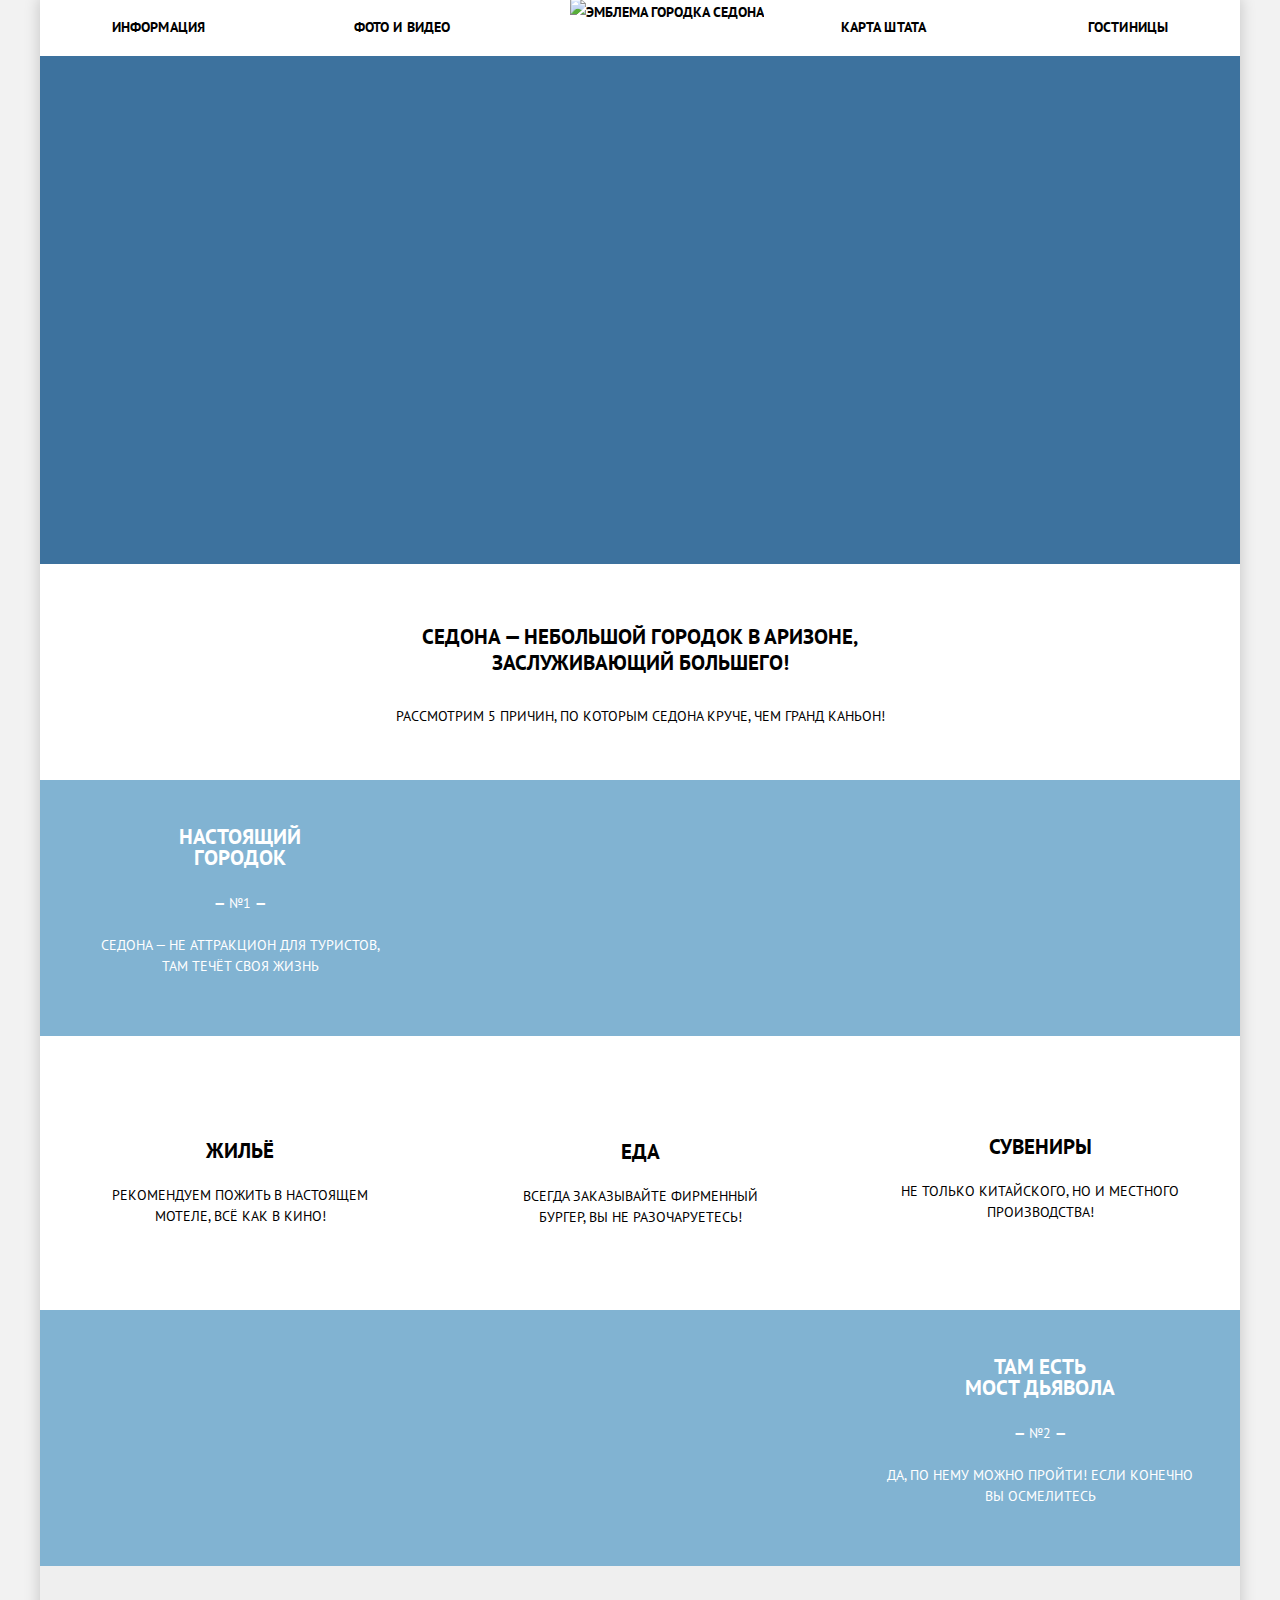
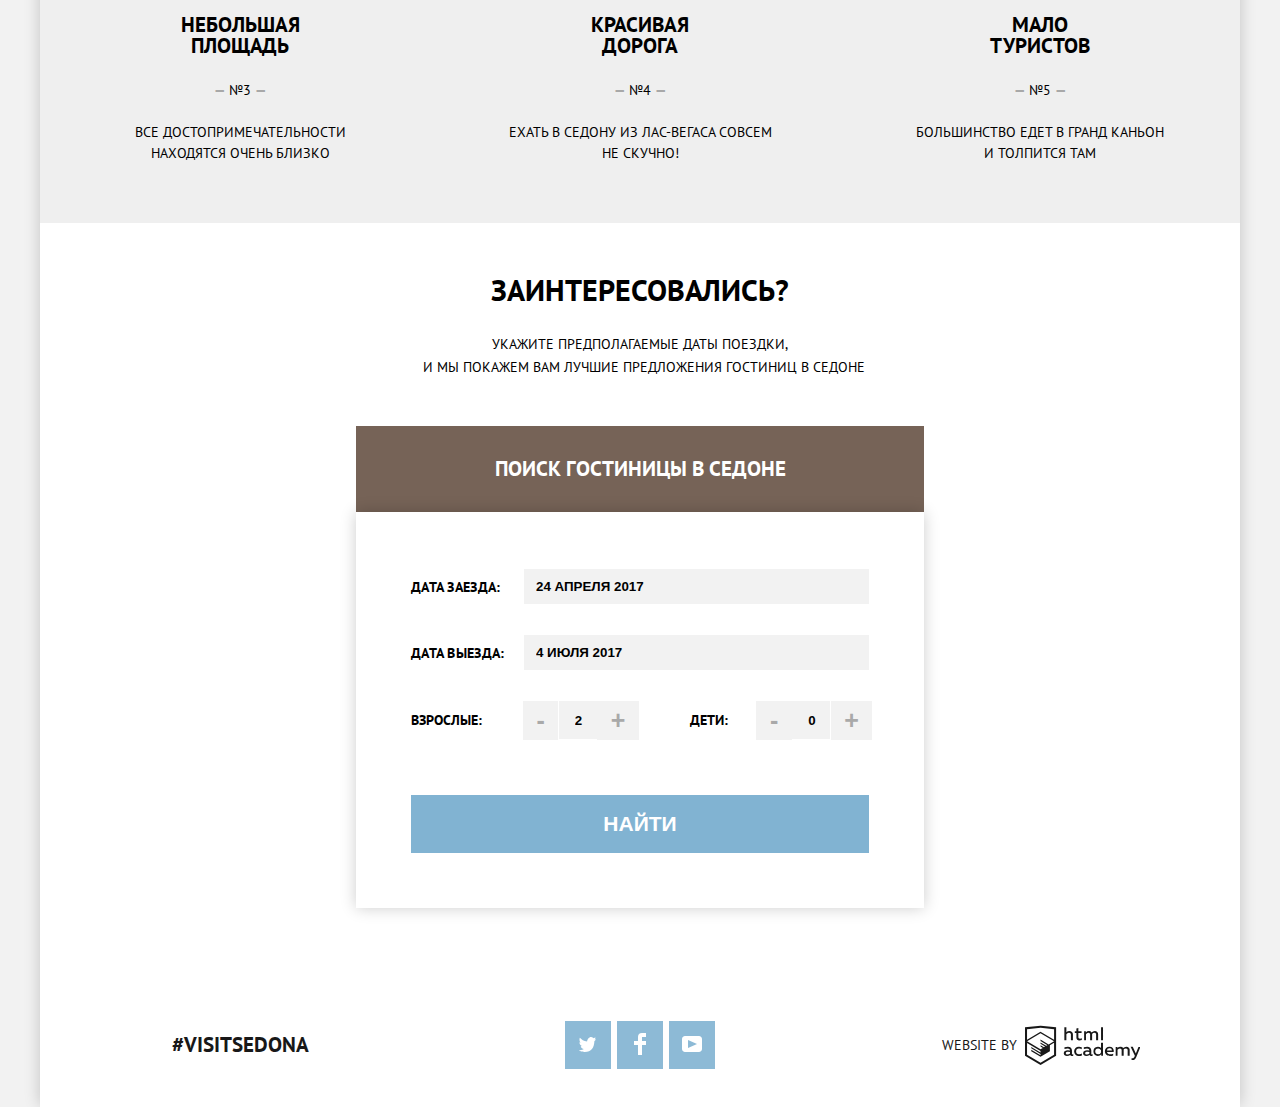
==== commit 0358c97d: "Finish markup - correction according mentor's comment" ====
--- a/index.html
+++ b/index.html
@@ -18,7 +18,6 @@
         <ul class="nav__list">
           <li class="nav__item"><a class="link-text nav__link" href="">Информация</a></li>
           <li class="nav__item"><a class="link-text nav__link" href="">Фото и видео</a></li>
-          <li class="nav__item"></li>
           <li class="nav__item"><a class="link-text nav__link" href="">Карта штата</a></li>
           <li class="nav__item"><a class="link-text nav__link" href="catalog.html">Гостиницы</a></li>
         </ul>
@@ -37,7 +36,6 @@
       <section class="about">
         <h2 class="visually-hidden">Преимущества Седоны</h2>
         <ul class="about__list">
-
           <li class="about__item about__item-first-row">
             <div class="about__city">
               <h3 class="about__heading">Настоящий городок</h3>
@@ -46,7 +44,6 @@
             </div>
             <div class="about__bg about__city-bg"></div>
           </li>
-
           <li class="about__item about__item-second-row">
             <div class="about__feature about__housing">
               <h3 class="about__heading">Жильё</h3>
@@ -61,7 +58,6 @@
               <p class="about__text">Не только китайского, но и местного производства!</p>
             </div>
           </li>
-
           <li class="about__item about__item-third-row">
             <div class="about__bg about__brige-bg"></div>
             <div class="about__brige">
@@ -70,7 +66,6 @@
               <p class="about__text">Да, по нему можно пройти! Если конечно вы осмелитесь</p>
             </div>
           </li>
-
           <li class="about__item about__item-fourth-row">
             <div class="about__place about__square">
               <h3 class="about__heading">Небольшая площадь</h3>
@@ -88,7 +83,6 @@
               <p class="about__text">Большинство едет в гранд каньон и толпится там</p>
             </div>
           </li>
-
         </ul>
       </section>
 
@@ -102,24 +96,16 @@
           <form class="search__form" action="https://echo.htmlacademy.ru" method="post">
             <div class="search__date-block">
               <p class="search__date">
-                <label class="search__label search__form-date-in" for="date-in">Дата заезда: </label>
-                <input class="search__input" id="date-in" name="date-in" type="text" value="24 апреля 2017">
-                <svg xmlns="http://www.w3.org/2000/svg" width="21" height="22">
-                  <path fill="#cacaca"
-                    d="M19.251 2.025h-2.845V.648c0-.381-.294-.689-.656-.689-.363 0-.656.308-.656.689v1.377h-3.938V.648c0-.381-.294-.689-.655-.689-.363 0-.657.308-.657.689v1.377H5.906V.648c0-.381-.294-.689-.656-.689-.363 0-.657.308-.657.689v1.377H1.75C.784 2.025 0 2.847 0 3.862v16.302C0 21.179.784 22 1.75 22h17.501c.966 0 1.749-.821 1.749-1.836V3.862c0-1.015-.783-1.837-1.749-1.837zm.437 18.139a.448.448 0 0 1-.437.459H1.75a.45.45 0 0 1-.438-.459V3.862a.45.45 0 0 1 .438-.459h2.844v1.378c0 .381.294.689.657.689.362 0 .656-.308.656-.689V3.403h3.938v1.378c0 .381.294.689.657.689.361 0 .655-.308.655-.689V3.403h3.938v1.378c0 .381.293.689.656.689.362 0 .656-.308.656-.689V3.403h2.845c.241 0 .437.206.437.459v16.302z" />
-                  <path fill="#cacaca"
-                    d="M4.594 8.225h2.625v2.066H4.594zM4.594 11.668h2.625v2.067H4.594zM4.594 15.112h2.625v2.066H4.594zM9.188 15.112h2.625v2.066H9.188zM9.188 11.668h2.625v2.067H9.188zM9.188 8.225h2.625v2.066H9.188zM13.781 15.112h2.625v2.066h-2.625zM13.781 11.668h2.625v2.067h-2.625zM13.781 8.225h2.625v2.066h-2.625z" />
-                </svg>
+                <label class="search__label search__form-date-in">
+                  Дата заезда:
+                  <input class="search__input" id="date-in" name="date-in" type="text" value="24 апреля 2017">
+                </label>
               </p>
               <p class="search__date">
-                <label class="search__label search__form-date-out" for="date-out">Дата выезда: </label>
-                <input class="search__input" id="date-out" name="date-out" type="text" value="4 июля 2017">
-                <svg xmlns="http://www.w3.org/2000/svg" width="21" height="22">
-                  <path fill="#cacaca"
-                    d="M19.251 2.025h-2.845V.648c0-.381-.294-.689-.656-.689-.363 0-.656.308-.656.689v1.377h-3.938V.648c0-.381-.294-.689-.655-.689-.363 0-.657.308-.657.689v1.377H5.906V.648c0-.381-.294-.689-.656-.689-.363 0-.657.308-.657.689v1.377H1.75C.784 2.025 0 2.847 0 3.862v16.302C0 21.179.784 22 1.75 22h17.501c.966 0 1.749-.821 1.749-1.836V3.862c0-1.015-.783-1.837-1.749-1.837zm.437 18.139a.448.448 0 0 1-.437.459H1.75a.45.45 0 0 1-.438-.459V3.862a.45.45 0 0 1 .438-.459h2.844v1.378c0 .381.294.689.657.689.362 0 .656-.308.656-.689V3.403h3.938v1.378c0 .381.294.689.657.689.361 0 .655-.308.655-.689V3.403h3.938v1.378c0 .381.293.689.656.689.362 0 .656-.308.656-.689V3.403h2.845c.241 0 .437.206.437.459v16.302z" />
-                  <path fill="#cacaca"
-                    d="M4.594 8.225h2.625v2.066H4.594zM4.594 11.668h2.625v2.067H4.594zM4.594 15.112h2.625v2.066H4.594zM9.188 15.112h2.625v2.066H9.188zM9.188 11.668h2.625v2.067H9.188zM9.188 8.225h2.625v2.066H9.188zM13.781 15.112h2.625v2.066h-2.625zM13.781 11.668h2.625v2.067h-2.625zM13.781 8.225h2.625v2.066h-2.625z" />
-                </svg>
+                <label class="search__label search__form-date-out">
+                  Дата выезда:
+                  <input class="search__input" id="date-out" name="date-out" type="text" value="4 июля 2017">
+                </label>
               </p>
             </div>
             <div class="search__people-count">
@@ -139,21 +125,21 @@
             <button class="btn-blue search__btn" type="submit">Найти</button>
           </form>
         </div>
+
         <section class="map-container">
           <h2 class="visually-hidden">Карта</h2>
           <div class="map">
-            <iframe src="https://www.google.com/maps/embed?pb=!1m18!1m12!1m3!1d707478.5249824972!2d-111.95179305361327!3d34.53963496499407!2m3!1f0!2f0!3f0!3m2!1i1024!2i768!4f13.1!3m3!1m2!1s0x872da132f942b00d%3A0x5548c523fa6c8efd!2sSedona%2C%20AZ%2086336%2C%20USA!5e0!3m2!1sen!2slv!4v1569730942957!5m2!1sen!2slv" width="1200" height="594" style="border:0;" allowfullscreen=""></iframe>
+            <iframe
+              src="https://www.google.com/maps/embed?pb=!1m18!1m12!1m3!1d707478.5249824972!2d-111.95179305361327!3d34.53963496499407!2m3!1f0!2f0!3f0!3m2!1i1024!2i768!4f13.1!3m3!1m2!1s0x872da132f942b00d%3A0x5548c523fa6c8efd!2sSedona%2C%20AZ%2086336%2C%20USA!5e0!3m2!1sen!2slv!4v1569730942957!5m2!1sen!2slv"
+              width="1200" height="594" style="border:0;" allowfullscreen=""></iframe>
           </div>
         </section>
+
       </section>
-
-
     </main>
 
     <footer class="social">
-
       <p class="hashtag">#visitsedona</p>
-
       <ul class="social__list">
         <li class="social__item">
           <a class="btn-blue social__btn twitter" href="">
@@ -179,18 +165,17 @@
           </a>
         </li>
       </ul>
-
       <p class="academy">
         <span class="academy__web"> website by</span>
         <a class="academy__link" href="https://htmlacademy.ru/intensive/htmlcss">
-          <svg data-name="Layer 1" xmlns="http://www.w3.org/2000/svg" viewBox="0 0 113 39">
+          <svg class="academy-logo" data-name="Layer 1" xmlns="http://www.w3.org/2000/svg" viewBox="0 0 113 39">
             <path
               d="M46.84 28.22a2.07 2.07 0 0 0 .58-.11v1.4a3.41 3.41 0 0 1-1.24.22 1.75 1.75 0 0 1-1.75-1 5.08 5.08 0 0 1-3.3 1.13c-1.59 0-3.06-.87-3.06-2.68 0-2.24 2.08-2.93 3.9-2.93a11.63 11.63 0 0 1 2.28.26v-.31c0-1.09-.8-1.86-2.3-1.86a7.79 7.79 0 0 0-3.15.67v-1.79a10.72 10.72 0 0 1 3.35-.58c2.48 0 4 1.18 4 3.83v3.14a.57.57 0 0 0 .69.61zm-6.76-1.19a1.42 1.42 0 0 0 1.64 1.29 3.56 3.56 0 0 0 2.53-1v-1.51a10.21 10.21 0 0 0-1.9-.22c-1.1.01-2.27.35-2.27 1.45zM53.06 20.62a5.29 5.29 0 0 1 2.7.67v1.79a4.28 4.28 0 0 0-2.42-.73 2.89 2.89 0 1 0 0 5.76 5.26 5.26 0 0 0 2.55-.67v1.8a6.58 6.58 0 0 1-2.9.6 4.42 4.42 0 0 1-4.72-4.54 4.54 4.54 0 0 1 4.79-4.68zM65.84 28.22a2.07 2.07 0 0 0 .58-.11v1.4a3.41 3.41 0 0 1-1.24.22 1.75 1.75 0 0 1-1.75-1 5.08 5.08 0 0 1-3.3 1.13c-1.59 0-3.06-.87-3.06-2.68 0-2.24 2.08-2.93 3.9-2.93a11.63 11.63 0 0 1 2.28.26v-.31c0-1.09-.8-1.86-2.3-1.86a7.79 7.79 0 0 0-3.15.67v-1.79a10.72 10.72 0 0 1 3.35-.58c2.48 0 4 1.18 4 3.83v3.14a.57.57 0 0 0 .69.61zm-6.76-1.19a1.42 1.42 0 0 0 1.64 1.29 3.56 3.56 0 0 0 2.53-1v-1.51a10.21 10.21 0 0 0-1.9-.22c-1.11.01-2.27.35-2.27 1.45zM76.67 16.85v12.76h-1.76v-1.39a4.07 4.07 0 0 1-3.35 1.62 4.62 4.62 0 0 1 0-9.22 4 4 0 0 1 3.15 1.37v-5.14h2zm-4.76 5.48a2.9 2.9 0 0 0 0 5.8 3 3 0 0 0 2.79-1.84v-2.13a3.06 3.06 0 0 0-2.79-1.83zM82.99 20.62c3.48 0 4.68 2.81 4.12 5.34h-6.58c.22 1.57 1.75 2.22 3.35 2.22a6.41 6.41 0 0 0 2.77-.62v1.68a7.5 7.5 0 0 1-3.14.6c-2.68 0-5-1.53-5-4.61a4.39 4.39 0 0 1 4.48-4.61zm.09 1.62a2.39 2.39 0 0 0-2.57 2.26h4.85a2.06 2.06 0 0 0-2.28-2.26zM89.1 29.61v-8.75h1.73v1.09a4 4 0 0 1 2.92-1.33 3 3 0 0 1 2.73 1.4 4.33 4.33 0 0 1 3.06-1.4 3.21 3.21 0 0 1 3.32 3.52v5.47h-2V24.2a1.67 1.67 0 0 0-1.73-1.84 2.94 2.94 0 0 0-2.17 1.18V29.61h-2V24.2a1.67 1.67 0 0 0-1.73-1.84 3.11 3.11 0 0 0-2.32 1.35v5.91h-2zM111.47 20.86h2l-4.1 9.93c-.95 2.28-2.19 3-3.52 3a5 5 0 0 1-1.15-.15v-1.66a3 3 0 0 0 .89.13c.95 0 1.66-.67 2.17-2l.18-.44-4.16-8.82h2.13l3 6.6zM40.66 1.53v5a4 4 0 0 1 2.83-1.2A3.41 3.41 0 0 1 47.1 8.9v5.41h-2V9.15a1.9 1.9 0 0 0-2-2.1 3.08 3.08 0 0 0-2.44 1.46v5.8h-2V1.53h2zM52.43 2.42v3.12h3.17v1.71h-3.17v4c0 1.15.53 1.53 1.66 1.53a4.71 4.71 0 0 0 1.77-.35v1.68a7.14 7.14 0 0 1-2.35.38 2.68 2.68 0 0 1-3-2.88V7.23h-1.6V5.52h1.57V2.88zM58.1 14.29V5.54h1.73v1.09a4 4 0 0 1 2.92-1.33 3 3 0 0 1 2.73 1.4 4.33 4.33 0 0 1 3.06-1.4 3.21 3.21 0 0 1 3.32 3.52v5.47h-2V8.88a1.67 1.67 0 0 0-1.73-1.84 2.94 2.94 0 0 0-2.17 1.18V14.29h-2V8.88a1.67 1.67 0 0 0-1.73-1.84 3.11 3.11 0 0 0-2.32 1.35v5.91h-2zM74.72 1.52h1.95v12.76h-1.95zM15.44.02h-.16L0 1.62v28l15.28 9.09 15.28-9.09v-28zm13.12 28.45l-13.28 7.9L2 28.47V16.99l13.22 7.87v1.43l-9.07-5.4v1.38l9.11 5.47v1.46l-9.1-5.42v1.38l9.11 5.47 9.19-5.5V19.22l4.1-2.45v11.67zm0-13.16l-3.65 2.14-1.68 1-8-4.76v1.38l6.84 4.07h-.06l-.15.09-1 .57-5.64-3.36v1.38l4.45 2.65-1.05.7-3.36-2v1.38l2.21 1.3-2.25 1.35-13.16-7.82 13.17-7.92zm0-1.39L15.21 6.05l-13.2 7.86V3.41l13.28-1.39 13.28 1.39v10.51z" />
           </svg>
         </a>
       </p>
+    </footer>
 
-    </footer>
   </div>
 </body>
 
--- a/css/style.css
+++ b/css/style.css
@@ -1,24 +1,24 @@
-@import url('https://fonts.googleapis.com/css?family=PT+Sans:400,700&display=swap&subset=cyrillic');
+@import url("https://fonts.googleapis.com/css?family=PT+Sans:400,700&display=swap&subset=cyrillic");
 
 *, *::before, *::after {
   box-sizing: inherit;
 }
 
 body {
-  margin: 0;
-  padding: 0;
   height: 100%;
+  margin: 0;
+  padding: 0;
   overflow-y: scroll;
 }
 
 html {
-  margin: 0;
-  padding: 0;
-  font-family: 'PT Sans', 'Arial', sans-serif;
+  font-family: "PT Sans", "Arial", sans-serif;
   font-size: 14px;
   font-weight: normal;
   text-transform: uppercase;
   color: #000000;
+  margin: 0;
+  padding: 0;
   background-color: #f2f2f2;
   box-sizing: border-box;
 }
@@ -26,6 +26,11 @@
 a {
   text-decoration: none;
   color: #000000;
+}
+
+img {
+  max-width: 100%;
+  height: auto;
 }
 
 .block {
@@ -37,8 +42,8 @@
   width: 1px;
   height: 1px;
   margin: -1px;
+  padding: 0;
   border: 0;
-  padding: 0;
   white-space: nowrap;
   clip-path: inset(100%);
   clip: rect(0 0 0 0);
@@ -68,7 +73,296 @@
   background-color: #ffffff;
 }
 
-/* links and buttons ------------------------------------------------*/
+/* sedona navigation --------------------------------------------- */
+.nav {
+  line-height: 26px;
+  font-weight: bold;
+  width: 100%;
+  background-color: #ffffff;
+  position: relative;
+}
+
+.nav__logo-link {
+  position: absolute;
+  top: -1px;
+  left: 50%;
+  margin-left: -70px;
+  z-index: 2;
+}
+
+.nav__list {
+  display: flex;
+  align-items: center;
+  flex-wrap: wrap;
+}
+
+.nav__item {
+  width: 300px;
+  height: 56px;
+  display: flex;
+  align-items: center;
+}
+
+.nav__link {
+  letter-spacing: 0.1px;
+  margin-bottom: 2px;
+}
+
+.nav__link--active {
+  color: #766357;
+}
+
+.nav__item:nth-child(1),
+.nav__item:nth-child(2) {
+  justify-content: flex-start;
+}
+
+.nav__item:nth-child(3),
+.nav__item:nth-child(4) {
+  justify-content: flex-end;
+}
+
+.nav__item:nth-child(1) .nav__link {
+  padding-left: 72px;
+}
+
+.nav__item:nth-child(2) .nav__link {
+  padding-left: 14px;
+}
+
+.nav__item:nth-child(3) .nav__link {
+  padding-right: 14px;
+}
+
+.nav__item:nth-child(4) .nav__link {
+  padding-right: 72px;
+}
+
+.link-text:hover,
+.link-text:focus {
+  color: #81b3d2;
+}
+
+.link-text:active {
+  color: #cacaca;
+}
+
+/* sedona-index -- intro ------------------------------------------ */
+.intro {
+  text-align: center;
+  line-height: 26px;
+  background-color: #ffffff;
+}
+
+.intro__bg {
+  background-color: #3D729E;
+  background-image: url("../img/intro-polygon.png"),
+    url("../img/intro-welcome.png"),
+    url("../img/intro-background.jpg");
+  background-repeat: no-repeat;
+  background-position: bottom -1px center,
+    top 75px center,
+    top -56px center;
+  min-height: 508px;
+}
+
+.intro__block {
+  width: 490px;
+  margin-top: 60px;
+  margin-right: auto;
+  margin-bottom: 51px;
+  margin-left: auto;
+}
+
+.intro__title {
+  font-size: 21px;
+  font-weight: bold;
+  margin: 0;
+  margin-bottom: 27px;
+  padding: 0;
+}
+
+/* sedona-index -- about ----------------------------------------- */
+.about__item {
+  line-height: 21px;
+  text-align: center;
+  background-color: #ffffff;
+  display: flex;
+  flex-wrap: wrap;
+}
+
+.about__item-first-row,
+.about__item-third-row {
+  color: #ffffff;
+  background-color: #d3d3d3;
+}
+
+.about__item-first-row .dash,
+.about__item-third-row .dash {
+  color: #ffffff;
+}
+
+.about__item-second-row .about__heading {
+  margin-bottom: 10px;
+}
+
+.about__item-fourth-row {
+  background-color: #efefef;
+}
+
+.about__heading {
+  font-size: 21px;
+  font-weight: bold;
+  width: 150px;
+}
+
+.about__city,
+.about__brige {
+  text-align: center;
+  padding-top: 25px;
+  padding-bottom: 45px;
+  width: 400px;
+  display: flex;
+  flex-direction: column;
+  justify-content: space-around;
+  align-items: center;
+  background-color: #81b3d2;
+}
+
+.about__brige span {
+  white-space: nowrap;
+  width: 150px;
+}
+
+.about__city > .about__heading,
+.about__brige > .about__heading {
+  margin-bottom: 25px;
+}
+
+.about__city > .about__number,
+.about__brige > .about__number {
+  margin-bottom: 7px;
+}
+
+.about__city > .about__text {
+  width: 285px;
+}
+
+.about__brige > .about__text {
+  width: 310px;
+}
+
+.about__feature {
+  padding-top: 60px;
+  padding-bottom: 68px;
+  width: 33.333333%;
+  display: flex;
+  flex-direction: column;
+  align-items: center;
+}
+
+.about__feature > .about__text {
+  width: 285px;
+}
+
+.about__housing::before {
+  content: url("../img/icon-housing.svg");
+  margin-bottom: 2px;
+}
+
+.about__food::before {
+  content: url("../img/icon-food.svg");
+  margin-bottom: 2px;
+}
+
+.about__gift::before {
+  content: url("../img/icon-giftbox.svg");
+  margin-bottom: 2px;
+}
+
+.about__food {
+  padding-top: 61px;
+}
+
+.about__gift {
+  padding-top: 56px;
+}
+
+.about__place {
+  padding-top: 27px;
+  padding-bottom: 45px;
+  width: 33.333333%;
+  display: flex;
+  flex-direction: column;
+  justify-content: space-around;
+  align-items: center;
+}
+
+.about__place .about__heading {
+  margin-bottom: 24px;
+}
+
+.about__place .about__number {
+  margin-bottom: 7px;
+}
+
+.about__square > .about__text,
+.about__road > .about__text {
+  width: 270px;
+}
+
+.about__tourists > .about__text {
+  width: 250px;
+}
+
+.about__bg {
+  min-width: 800px;
+  background-repeat: no-repeat;
+  background-color: #81b3d2;
+}
+
+.about__city-bg {
+  background-image: url("../img/about-first-bg.jpg");
+}
+
+.about__brige-bg {
+  background-image: url("../img/about-second-bg.jpg");
+}
+
+.dash {
+  font-weight: bold;
+  color: #a8a8a8;
+}
+
+/* sedona-index -- hotel search ---------------------------------- */
+.search {
+  min-height: 762px;
+  text-align: center;
+  line-height: 26px;
+  padding-top: 49px;
+  position: relative;
+  z-index: 10;
+}
+
+.search__first-text {
+  font-size: 30px;
+  line-height: 36px;
+  font-weight: bold;
+  margin: 0;
+  margin-bottom: 25px;
+}
+
+.search__second-text {
+  width: 435px;
+  line-height: 23px;
+  margin: 0 auto;
+  margin-bottom: 47px;
+}
+
+.search__second-text span {
+  white-space: nowrap;
+}
+
 .search__btn-toggle {
   display: block;
   width: 568px;
@@ -83,12 +377,162 @@
   background-color: #766357;
 }
 
+.search__container {
+  width: 568px;
+  min-height: 365px;
+  margin: 0 auto;
+  padding-top: 43px;
+  box-shadow: 0 0 15px 0 rgba(0, 0, 0, 0.2);
+  background-color: #ffffff;
+}
+
+.search__form {
+  width: 458px;
+  font-weight: bold;
+  margin: 0 auto;
+}
+
+.search__date {
+  margin-bottom: 31px;
+  display: flex;
+  justify-content: space-between;
+  align-items: center;
+  position: relative;
+}
+
+.search__date:last-child {
+  margin-bottom: 17px;
+}
+
+.search__form-date-in,
+.search__form-date-out {
+  letter-spacing: 0.3px;
+}
+
+.search__label {
+  width: 458px;
+  display: flex;
+  justify-content: space-between;
+  align-items: center;
+}
+
+.search__label::after {
+  content: "";
+  width: 21px;
+  height: 22px;
+  background-image: url("../img/icon-calendar.svg");
+  position: absolute;
+  top: 7px;
+  right: 9px;
+}
+
+.search__label:hover::after,
+.search__label:focus::after {
+  background-image: url("../img/icon-calendar-hover.svg");
+}
+
+.search__label:active::after {
+  background-image: url("../img/icon-calendar-active.svg");
+}
+
+.search__input {
+  font-weight: bold;
+  text-transform: inherit;
+  padding-top: 10px;
+  padding-right: 38px;
+  padding-bottom: 10px;
+  padding-left: 12px;
+  width: 345px;
+  background-color: #f2f2f2;
+  border: 0;
+}
+
+.search__form-date-in .search__input{
+  margin-left: 18px;
+}
+
+.search__form-date-out .search__input{
+  margin-left: 15px;
+}
+
+.search__input::-ms-clear {
+  display: none;
+}
+
+.search__input:hover {
+  background-color: #ebebeb;
+}
+
+.search__input:focus,
+.search__input:active {
+  background-color: #ffffff;
+  box-shadow: inset 0 0 0 2px #e5e5e5;
+  outline: none;
+}
+
+.search__people-count {
+  display: flex;
+  align-items: center;
+  margin-bottom: 41px;
+}
+
+.search__adults {
+  margin-right: 55px;
+}
+
+.search__label-adults {
+  width: 90px;
+  margin-right: 37px;
+}
+
+.search__label-kids {
+  margin-right: 24px;
+}
+
+.search__input-adults,
+.search__input-kids {
+  font-weight: bold;
+  width: 38px;
+  height: 38px;
+  margin-right: -3.5px;
+  padding-left: 16px;
+  background-color: #f2f2f2;
+  border: 0;
+}
+
+.search__btn-minus,
+.search__btn-plus {
+  font-size: 25px;
+  font-weight: bold;
+  vertical-align: top;
+  color: #a9a9a9;
+  padding-top: 5px;
+  padding-right: 13.5px;
+  padding-bottom: 4.5px;
+  padding-left: 13.5px;
+  background-color: #f2f2f2;
+  border: 0;
+  margin-right: -3.5px;
+}
+
+.search__btn-minus:hover,
+.search__btn-plus:hover,
+.search__btn-minus:focus,
+.search__btn-plus:focus {
+  color: #000000;
+}
+
+.search__btn-minus:active,
+.search__btn-plus:active {
+  color: #81b3d2;
+}
+
 .search__btn {
   width: 458px;
   margin-bottom: 55px;
-  padding-top: 15px;
+  padding-top: 16px;
   padding-right: 40px;
-  padding-bottom: 15px;
+  padding-bottom: 16px;
   padding-left: 40px;
   font-size: 21px;
   font-weight: bold;
@@ -100,48 +544,234 @@
   cursor: pointer;
 }
 
-
-
-.hotel__btn-more,
-.hotel__btn-booking {
-  padding-top: 4px;
-  padding-right: 16px;
-  padding-bottom: 4.5px;
-  padding-left: 17px;
-  font-weight: bold;
+/* sedona-index -- map ------------------------------------------- */
+.map {
+  width: 100%;
+  position: absolute;
+  top: 289px;
+  z-index: -1;
+}
+
+.map iframe {
+  float: right;
+}
+
+/* sedona-catalog -- filter -------------------------------------- */
+.filter {
+  min-height: 217px;
+  line-height: 21px;
   color: #ffffff;
-}
-
-.hotel__btn-more {
-  background-color: #81b3d2;
-  margin-right: 3px;
-}
-
-.hotel__btn-booking {
-  background-color: #766357;
-}
-
-.social__btn {
-  display: block;
-  width: 46px;
-  height: 48px;
-  background-color: #81b3d2;
-  text-align: center;
-  line-height: 52px;
-}
-
-.facebook {
-  line-height: 58px;
-}
-
-/* links and buttons states -----------------------------------------*/
-.link-text:hover,
-.link-text:focus {
-  color: #81b3d2;
-}
-
-.link-text:active {
-  color: #cacaca;
+  background-color: #94B9D2;
+  background-image: url("../img/hotels-bg.jpg");
+  background-repeat: no-repeat;
+  background-position-y: -55px;
+}
+
+.filter-container {
+  display: flex;
+  padding-top: 27px;
+  padding-right: 71px;
+  padding-left: 72px;
+}
+
+.filter-infrastructure {
+  margin-right: 114px;
+}
+
+.filter-housing {
+  margin-right: auto;
+}
+
+.filter fieldset {
+  margin: 0;
+  padding: 0;
+  border: 0;
+}
+
+.filter__heading {
+  font-size: 16px;
+  font-weight: bold;
+  margin: 0;
+  padding: 0;
+  margin-bottom: 25px;
+  letter-spacing: 0.2px;
+}
+
+.filter-infrastructure .filter__label {
+  padding-left: 40px;
+}
+
+.filter-housing .filter__list {
+  padding-left: 1px;
+}
+
+.filter__list-item {
+  height: 30px;
+  margin-bottom: 16px;
+  position: relative;
+}
+
+.filter-housing .filter__label {
+  padding-left: 42px;
+}
+
+.filter__input + label::before {
+  content: "";
+  width: 27px;
+  height: 23px;
+  position: absolute;
+  background-repeat: no-repeat;
+}
+
+.filter__input--checkbox[type="checkbox"]:checked + label::before {
+  top: -1px;
+  left: 0;
+  background-image: url("../img/checkbox-on.svg");
+}
+
+.filter__input--checkbox[type="checkbox"]:not(:checked) + label::before {
+  top: -1px;
+  left: 0;
+  background-image: url("../img/checkbox-off.svg");
+}
+
+.filter__list-item:last-child .filter__input--checkbox[type="checkbox"]:checked + label::before {
+  top: -2px;
+  left: 0;
+  background-image: url("../img/checkbox-on.svg");
+}
+
+.filter__list-item:last-child .filter__input--checkbox[type="checkbox"]:not(:checked):last-of-type + label::before {
+  top: -2px;
+  left: 0;
+  background-image: url("../img/checkbox-off.svg");
+}
+
+.filter__input--checkbox[type="checkbox"]:checked:disabled + label::before {
+  background-image: url("../img/checkbox-on-disabled.svg");
+}
+
+.filter__list-item:last-child .filter__input--checkbox[type="checkbox"]:checked:disabled + label::before {
+  background-image: url("../img/checkbox-on-disabled.svg");
+}
+
+.filter__input--checkbox[type="checkbox"]:not(:checked):disabled + label::before {
+  background-image: url("../img/checkbox-off-disabled.svg");
+}
+
+.filter__list-item:last-child .filter__input--checkbox[type="checkbox"]:not(:checked):disabled:last-of-type + label::before {
+  background-image: url("../img/checkbox-off-disabled.svg");
+}
+
+.filter__input--checkbox[type="checkbox"]:focus + label::before {
+  outline: solid;
+  outline: 2px auto #A3C6FD ;
+}
+
+.filter-range__block {
+  width: 318px;
+  border: 2px solid #ffffff;
+  border-radius: 2px;
+  margin-bottom: 10px;
+  padding-left: 64px;
+  display: flex;
+  align-items: center;
+  position: relative;
+}
+
+.filter-range__block:before {
+  content: "";
+  height: 22px;
+  width: 2px;
+  position: absolute;
+  top: 5px;
+  left: 156px;
+  border-left: 1px solid #ffffff;
+  border-right: 1px solid #ffffff;
+}
+
+.filter-range__heading {
+  margin: 0;
+  padding: 0;
+  margin-bottom: 10px;
+  letter-spacing: 0.1px;
+}
+
+.filter-range__max {
+  padding-left: 66px;
+}
+
+.filter-range__min input,
+.filter-range__max input {
+  padding-top: 8px;
+  padding-bottom: 8px;
+  width: 60px;
+  color: inherit;
+  background-color: transparent;
+  border: 0;
+}
+
+.filter-range__slider {
+  display: flex;
+  justify-content: space-between;
+  align-items: center;
+  margin-bottom: 44px;
+  position: relative;
+}
+
+.filter-range__slider:before {
+  content:"";
+  height: 2px;
+  position: absolute;
+  top: 10px;
+  width: 260px;
+  border: 1px solid #ffffff;
+}
+
+.filter-range__slider:after {
+  content: "";
+  width: 100%;
+  height: 2px;
+  position: absolute;
+  top: 10px;
+  border: 1px solid #ffffff;
+  opacity: 0.3;
+}
+
+.filter-range__btn {
+  content: "";
+  width: 20px;
+  height: 20px;
+  background-image: url("../img/filter-button.svg");
+  background-repeat: no-repeat;
+  z-index: 2;
+  position: absolute;
+}
+
+.filter-range__btn:hover {
+  width: 22px;
+  height:22px;
+  background-size: 22px;
+}
+
+.filter-range__btn--left {
+  top: 1px;
+  left: 0;
+}
+
+.filter-range__btn--left:hover {
+  top: 0;
+  left: -1px;
+}
+
+.filter-range__btn--right {
+  top: 1px;
+  right: 46px;
+}
+
+.filter-range__btn--right:hover {
+  top: 0;
+  right: 45px;
 }
 
 .filter__btn {
@@ -165,673 +795,7 @@
   background-color: #ffffff;
 }
 
-.btn-brown:hover,
-.btn-brown:focus {
-  background-color: #604E43;
-}
-
-.btn-brown:active {
-  color: #928A85;
-  background-color: #503E33;
-}
-
-.btn-blue:hover,
-.btn-blue:focus {
-  background-color: #669EC0;
-}
-
-.btn-blue:active {
-  color: #94B9D2;
-  background-color: #5496BD;
-}
-
-.academy__link:hover path,
-.academy__link:focus path {
-  fill: #81b3d2;
-}
-
-.academy__link:active path {
-  fill: #BDBBBC;
-}
-
-.social__btn:active path {
-  fill: #88B6D1;
-  background-color: #5496BD;
-}
-
-/* sedona index catalog navigation ----------------------------------*/
-.nav {
-  line-height: 26px;
-  font-weight: bold;
-  width: 100%;
-  background-color: #ffffff;
-  position: relative;
-}
-
-.nav__logo-link {
-  position: absolute;
-  top: -1px;
-  left: 50%;
-  margin-left: -70px;
-  z-index: 2;
-}
-
-.nav__list {
-  display: flex;
-  align-items: center;
-  flex-wrap: wrap;
-}
-
-.nav__item {
-  width: 239px;
-  height: 56px;
-  display: flex;
-  justify-content: center;
-  align-items: center;
-}
-
-.nav__link {
-  letter-spacing: 0.1px;
-  margin-bottom: 2px;
-}
-
-.nav__link--active {
-  color: #766357;
-}
-
-.nav__item:nth-child(3) {
-  width: 244px;
-}
-
-.nav__item:nth-child(2) .nav__link {
-  padding-left: 5px;
-}
-
-
-.nav__item:nth-child(5) .nav__link {
-  padding-left: 15px;
-}
-
-/* sedona index intro -----------------------------------------------*/
-.intro {
-  text-align: center;
-  line-height: 26px;
-  background-color: #ffffff;
-}
-
-.intro__bg {
-  background-color: #3D729E;
-  background-image: url(../img/intro-polygon.png),
-    url(../img/intro-welcome.png),
-    url(../img/intro-background.jpg);
-  background-repeat: no-repeat;
-  background-position: bottom -1px center,
-    top 75px center,
-    top -56px center;
-  min-height: 508px;
-}
-
-.intro__block {
-  width: 490px;
-  margin-top: 60px;
-  margin-right: auto;
-  margin-bottom: 51px;
-  margin-left: auto;
-}
-
-.intro__title {
-  font-size: 21px;
-  font-weight: bold;
-  margin: 0;
-  margin-bottom: 27px;
-  padding: 0;
-}
-
-/* sedona index about -----------------------------------------------*/
-.about__item {
-  line-height: 21px;
-  text-align: center;
-  background-color: #ffffff;
-  display: flex;
-  flex-wrap: wrap;
-}
-
-.about__item-first-row,
-.about__item-third-row {
-  color: #ffffff;
-  background-color: #d3d3d3;
-}
-
-.about__item-first-row .dash,
-.about__item-third-row .dash {
-  color: #ffffff;
-}
-
-.about__item-second-row .about__heading {
-  margin-bottom: 10px;
-}
-
-.about__item-fourth-row {
-  background-color: #efefef;
-}
-
-.about__heading {
-  font-size: 21px;
-  font-weight: bold;
-  width: 150px;
-}
-
-.about__city,
-.about__brige {
-  text-align: center;
-  padding-top: 25px;
-  padding-bottom: 45px;
-  width: 400px;
-  display: flex;
-  flex-direction: column;
-  justify-content: space-around;
-  align-items: center;
-  background-color: #81b3d2;
-}
-
-.about__brige span {
-  white-space: nowrap;
-  width: 150px;
-}
-
-.about__city > .about__heading,
-.about__brige > .about__heading {
-  margin-bottom: 25px;
-}
-
-.about__city > .about__number,
-.about__brige > .about__number {
-  margin-bottom: 7px;
-}
-
-.about__city > .about__text {
-  width: 285px;
-}
-
-.about__brige > .about__text {
-  width: 310px;
-}
-
-.about__feature {
-  padding-top: 60px;
-  padding-bottom: 68px;
-  width: 33.333333%;
-  display: flex;
-  flex-direction: column;
-  align-items: center;
-}
-
-.about__feature > .about__text {
-  width: 285px;
-}
-
-.about__housing::before {
-  content: url(../img/icon-housing.svg);
-  margin-bottom: 2px;
-}
-
-.about__food::before {
-  content: url(../img/icon-food.svg);
-  margin-bottom: 2px;
-}
-
-.about__gift::before {
-  content: url(../img/icon-giftbox.svg);
-  margin-bottom: 2px;
-}
-
-.about__food {
-  padding-top: 61px;
-}
-
-.about__gift {
-  padding-top: 56px;
-}
-
-.about__place {
-  padding-top: 27px;
-  padding-bottom: 45px;
-  width: 33.333333%;
-  display: flex;
-  flex-direction: column;
-  justify-content: space-around;
-  align-items: center;
-}
-
-.about__place .about__heading {
-  margin-bottom: 24px;
-}
-
-.about__place .about__number {
-  margin-bottom: 7px;
-}
-
-.about__square > .about__text,
-.about__road > .about__text {
-  width: 270px;
-}
-
-.about__tourists > .about__text {
-  width: 250px;
-}
-
-.about__bg {
-  min-width: 800px;
-  background-repeat: no-repeat;
-  background-color: #81b3d2;
-}
-
-.about__city-bg {
-  background-image: url(../img/about-first-bg.jpg);
-}
-
-.about__brige-bg {
-  background-image: url(../img/about-second-bg.jpg);
-}
-
-.dash {
-  font-weight: bold;
-  color: #a8a8a8;
-}
-
-/* sedona index hotel search ----------------------------------------*/
-.search {
-  min-height: 762px;
-  text-align: center;
-  line-height: 26px;
-  padding-top: 49px;
-  position: relative;
-  z-index: 10;
-}
-
-.search__first-text {
-  font-size: 30px;
-  line-height: 36px;
-  font-weight: bold;
-  margin: 0;
-  margin-bottom: 25px;
-}
-
-.search__second-text {
-  width: 435px;
-  line-height: 23px;
-  margin: 0 auto;
-  margin-bottom: 47px;
-}
-
-.search__second-text span {
-  white-space: nowrap;
-}
-
-.search__container {
-  width: 568px;
-  min-height: 365px;
-  margin: 0 auto;
-  padding-top: 43px;
-  box-shadow: 0 0 15px 0 rgba(0, 0, 0, 0.2);
-  background-color: #ffffff;
-}
-
-.search__form {
-  width: 458px;
-  font-weight: bold;
-  margin: 0 auto;
-}
-
-.search__date {
-  margin-bottom: 31px;
-  display: flex;
-  justify-content: space-between;
-  align-items: center;
-  position: relative;
-}
-
-.search__date svg {
-  position: absolute;
-  top: 7px;
-  right: 9px;
-}
-
-.search__date:last-child {
-  margin-bottom: 17px;
-}
-
-.search__form-date-in,
-.search__form-date-out {
-  letter-spacing: 0.3px;
-  margin-right: auto;
-}
-
-.search__input {
-  font-weight: bold;
-  text-transform: inherit;
-  padding-top: 10px;
-  padding-right: 10px;
-  padding-bottom: 10px;
-  padding-left: 12px;
-  width: 345px;
-  background-color: #f2f2f2;
-  border: 0;
-}
-
-.search__input::-ms-clear {
-  display: none;
-}
-
-.search__input:hover + svg path,
-.search__input:focus + svg path {
-  fill: #000000;
-}
-
-.search__input:active + svg path {
-  fill: #81b3d2;
-}
-
-.search__input:hover {
-  background-color: #ebebeb;
-}
-
-.search__input:focus,
-.search__input:active {
-  background-color: #ffffff;
-  box-shadow: inset 0 0 0 2px #e5e5e5;
-  outline: none;
-}
-
-.search__people-count {
-  display: flex;
-  align-items: center;
-  margin-bottom: 41px;
-}
-
-.search__adults {
-  margin-right: 55px;
-}
-
-.search__label-adults {
-  width: 90px;
-  margin-right: 38px;
-}
-
-.search__label-kids {
-  margin-right: 24px;
-}
-
-.search__input-adults,
-.search__input-kids {
-  font-weight: bold;
-  width: 38px;
-  height: 38px;
-  margin-right: -3.5px;
-  padding-left: 16px;
-  background-color: #f2f2f2;
-  border: 0;
-}
-
-.search__btn-minus,
-.search__btn-plus {
-  font-size: 25px;
-  font-weight: bold;
-  vertical-align: top;
-  color: #a9a9a9;
-  padding-top: 5px;
-  padding-right: 13.5px;
-  padding-bottom: 5px;
-  padding-left: 13.5px;
-  background-color: #f2f2f2;
-  border: 0;
-  margin-right: -3.5px;
-}
-
-.search__btn-minus:hover,
-.search__btn-plus:hover,
-.search__btn-minus:focus,
-.search__btn-plus:focus {
-  color: #000000;
-}
-
-.search__btn-minus:active,
-.search__btn-plus:active {
-  color: #81b3d2;
-}
-
-/* sedona index map -------------------------------------------------*/
-.map {
-  width: 100%;
-  position: absolute;
-  top: 289px;
-  z-index: -1;
-}
-
-.map iframe {
-  float: right;
-}
-
-/* sedona catalog filter --------------------------------------------*/
-.filter {
-  min-height: 217px;
-  line-height: 21px;
-  color: #ffffff;
-  background-color: #94B9D2;
-  background-image: url(../img/hotels-bg.jpg);
-  background-repeat: no-repeat;
-  background-position-y: -55px;
-}
-
-.filter-container {
-  display: flex;
-  padding-top: 27px;
-  padding-right: 71px;
-  padding-left: 72px;
-}
-
-.filter-infrastructure {
-  margin-right: 114px;
-}
-
-.filter-housing {
-  margin-right: auto;
-}
-
-.filter fieldset {
-  margin: 0;
-  padding: 0;
-  border: 0;
-}
-
-.filter__heading {
-  font-size: 16px;
-  font-weight: bold;
-  margin: 0;
-  padding: 0;
-  margin-bottom: 25px;
-  letter-spacing: 0.2px;
-}
-
-.filter-infrastructure .filter__label {
-  padding-left: 40px;
-}
-
-.filter-housing .filter__list {
-  padding-left: 1px;
-}
-
-.filter__list-item {
-  height: 30px;
-  margin-bottom: 16px;
-  position: relative;
-}
-
-.filter-housing .filter__label {
-  padding-left: 42px;
-}
-
-.filter__input + label::before {
-  content: '';
-  width: 27px;
-  height: 23px;
-  position: absolute;
-  background-repeat: no-repeat;
-}
-
-.filter__input--checkbox[type="checkbox"]:checked + label::before {
-  top: -1px;
-  left: 0;
-  background-image: url(../img/checkbox-on.svg);
-}
-
-.filter__input--checkbox[type="checkbox"]:not(:checked) + label::before {
-  top: -1px;
-  left: 0;
-  background-image: url(../img/checkbox-off.svg);
-}
-
-.filter__list-item:last-child .filter__input--checkbox[type="checkbox"]:checked + label::before {
-  top: -2px;
-  left: 0;
-  background-image: url(../img/checkbox-on.svg);
-}
-
-.filter__list-item:last-child .filter__input--checkbox[type="checkbox"]:not(:checked):last-of-type + label::before {
-  top: -2px;
-  left: 0;
-  background-image: url(../img/checkbox-off.svg);
-}
-
-.filter__input--checkbox[type="checkbox"]:checked:disabled + label::before {
-  background-image: url(../img/checkbox-on-disabled.svg);
-}
-
-.filter__list-item:last-child .filter__input--checkbox[type="checkbox"]:checked:disabled + label::before {
-  background-image: url(../img/checkbox-on-disabled.svg);
-}
-
-.filter__input--checkbox[type="checkbox"]:not(:checked):disabled + label::before {
-  background-image: url(../img/checkbox-off-disabled.svg);
-}
-
-.filter__list-item:last-child .filter__input--checkbox[type="checkbox"]:not(:checked):disabled:last-of-type + label::before {
-  background-image: url(../img/checkbox-off-disabled.svg);
-}
-
-.filter__input--checkbox[type="checkbox"]:focus + label::before {
-  outline: solid;
-  outline: 2px auto #A3C6FD ;
-}
-
-.filter-range__block {
-  width: 318px;
-  border: 2px solid #ffffff;
-  border-radius: 2px;
-  margin-bottom: 10px;
-  padding-left: 64px;
-  display: flex;
-  align-items: center;
-  position: relative;
-}
-
-.filter-range__block:before {
-  content: '';
-
-  height: 22px;
-  width: 2px;
-
-  position: absolute;
-  top: 5px;
-  left: 156px;
-  border-left: 1px solid #ffffff;
-  border-right: 1px solid #ffffff;
-}
-.filter-range__heading {
-  margin: 0;
-  padding: 0;
-  margin-bottom: 10px;
-  letter-spacing: 0.1px;
-}
-
-.filter-range__max {
-  padding-left: 66px;
-}
-
-.filter-range__min input,
-.filter-range__max input {
-  padding-top: 8px;
-  padding-bottom: 8px;
-  width: 60px;
-  color: inherit;
-  background-color: transparent;
-  border: 0;
-}
-
-.filter-range__slider {
-  display: flex;
-  justify-content: space-between;
-  align-items: center;
-  margin-bottom: 44px;
-  position: relative;
-}
-
-.filter-range__slider:before {
-  content:'';
-  height: 2px;
-  position: absolute;
-  top: 10px;
-  width: 260px;
-  border: 1px solid #ffffff;
-}
-
-.filter-range__slider:after {
-  content: '';
-  width: 100%;
-  height: 2px;
-  position: absolute;
-  top: 10px;
-  border: 1px solid #ffffff;
-  opacity: 0.3;
-}
-
-.filter-range__btn {
-  content: '';
-  width: 20px;
-  height: 20px;
-  background-image: url(../img/filter-button.svg);
-  background-repeat: no-repeat;
-  z-index: 2;
-  position: absolute;
-}
-
-.filter-range__btn:hover {
-  width: 22px;
-  height:22px;
-  background-size: 22px;
-}
-
-.filter-range__btn--left {
-  top: 1px;
-  left: 0;
-}
-
-.filter-range__btn--left:hover {
-  top: 0;
-  left: -1px;
-}
-
-.filter-range__btn--right {
-  top: 1px;
-  right: 46px;
-}
-
-.filter-range__btn--right:hover {
-  top: 0;
-  right: 45px;
-}
-
-/* sedona catalog filter result ------------------------------------- */
+/* sedona-catalog -- filter result ------------------------------- */
 .filter-result {
   padding-right: 72px;
   padding-left: 72px;
@@ -945,7 +909,7 @@
   fill: #81b3d2;
 }
 
-/* sedona catalog hotels --------------------------------------------*/
+/* sedona-catalog -- hotels -------------------------------------- */
 .hotels__list-item {
   margin: 0;
   padding: 0;
@@ -1011,6 +975,45 @@
   margin: 0;
   padding: 0;
   padding-bottom: 3px;
+}
+
+.hotel__btn-more,
+.hotel__btn-booking {
+  padding-top: 4px;
+  padding-right: 16px;
+  padding-bottom: 4.5px;
+  padding-left: 17px;
+  font-weight: bold;
+  color: #ffffff;
+}
+
+.hotel__btn-more {
+  background-color: #81b3d2;
+  margin-right: 3px;
+}
+
+.hotel__btn-booking {
+  background-color: #766357;
+}
+
+.btn-brown:hover,
+.btn-brown:focus {
+  background-color: #604E43;
+}
+
+.btn-brown:active {
+  color: #928A85;
+  background-color: #503E33;
+}
+
+.btn-blue:hover,
+.btn-blue:focus {
+  background-color: #669EC0;
+}
+
+.btn-blue:active {
+  color: #94B9D2;
+  background-color: #5496BD;
 }
 
 .hotel__img-block {
@@ -1077,7 +1080,7 @@
   background-color: #f2f2f2;
 }
 
-/* footer -----------------------------------------------------------*/
+/* sedona -- footer -----------------------------------------------------------*/
 .social {
   line-height: 26px;
   height: 122px;
@@ -1113,6 +1116,25 @@
   margin: 0;
 }
 
+.social__btn {
+  display: block;
+  width: 46px;
+  height: 48px;
+  background-color: #81b3d2;
+  text-align: center;
+  line-height: 52px;
+}
+
+.social__btn:active path,
+.social__btn path:active  {
+  fill: #88B6D1;
+  background-color: #5496BD;
+}
+
+.facebook {
+  line-height: 58px;
+}
+
 .academy {
   margin: 0;
   padding: 0;
@@ -1129,7 +1151,17 @@
   align-items: center;
 }
 
-.academy__link svg {
+.academy__link > .academy-logo {
   width: 115px;
   height: 41px;
 }
+
+.academy__link > .academy-logo:hover path,
+.academy__link > .academy-logo:focus path {
+  fill: #81b3d2;
+}
+
+
+.academy__link > .academy-logo:active path {
+  fill: #BDBBBC;
+}
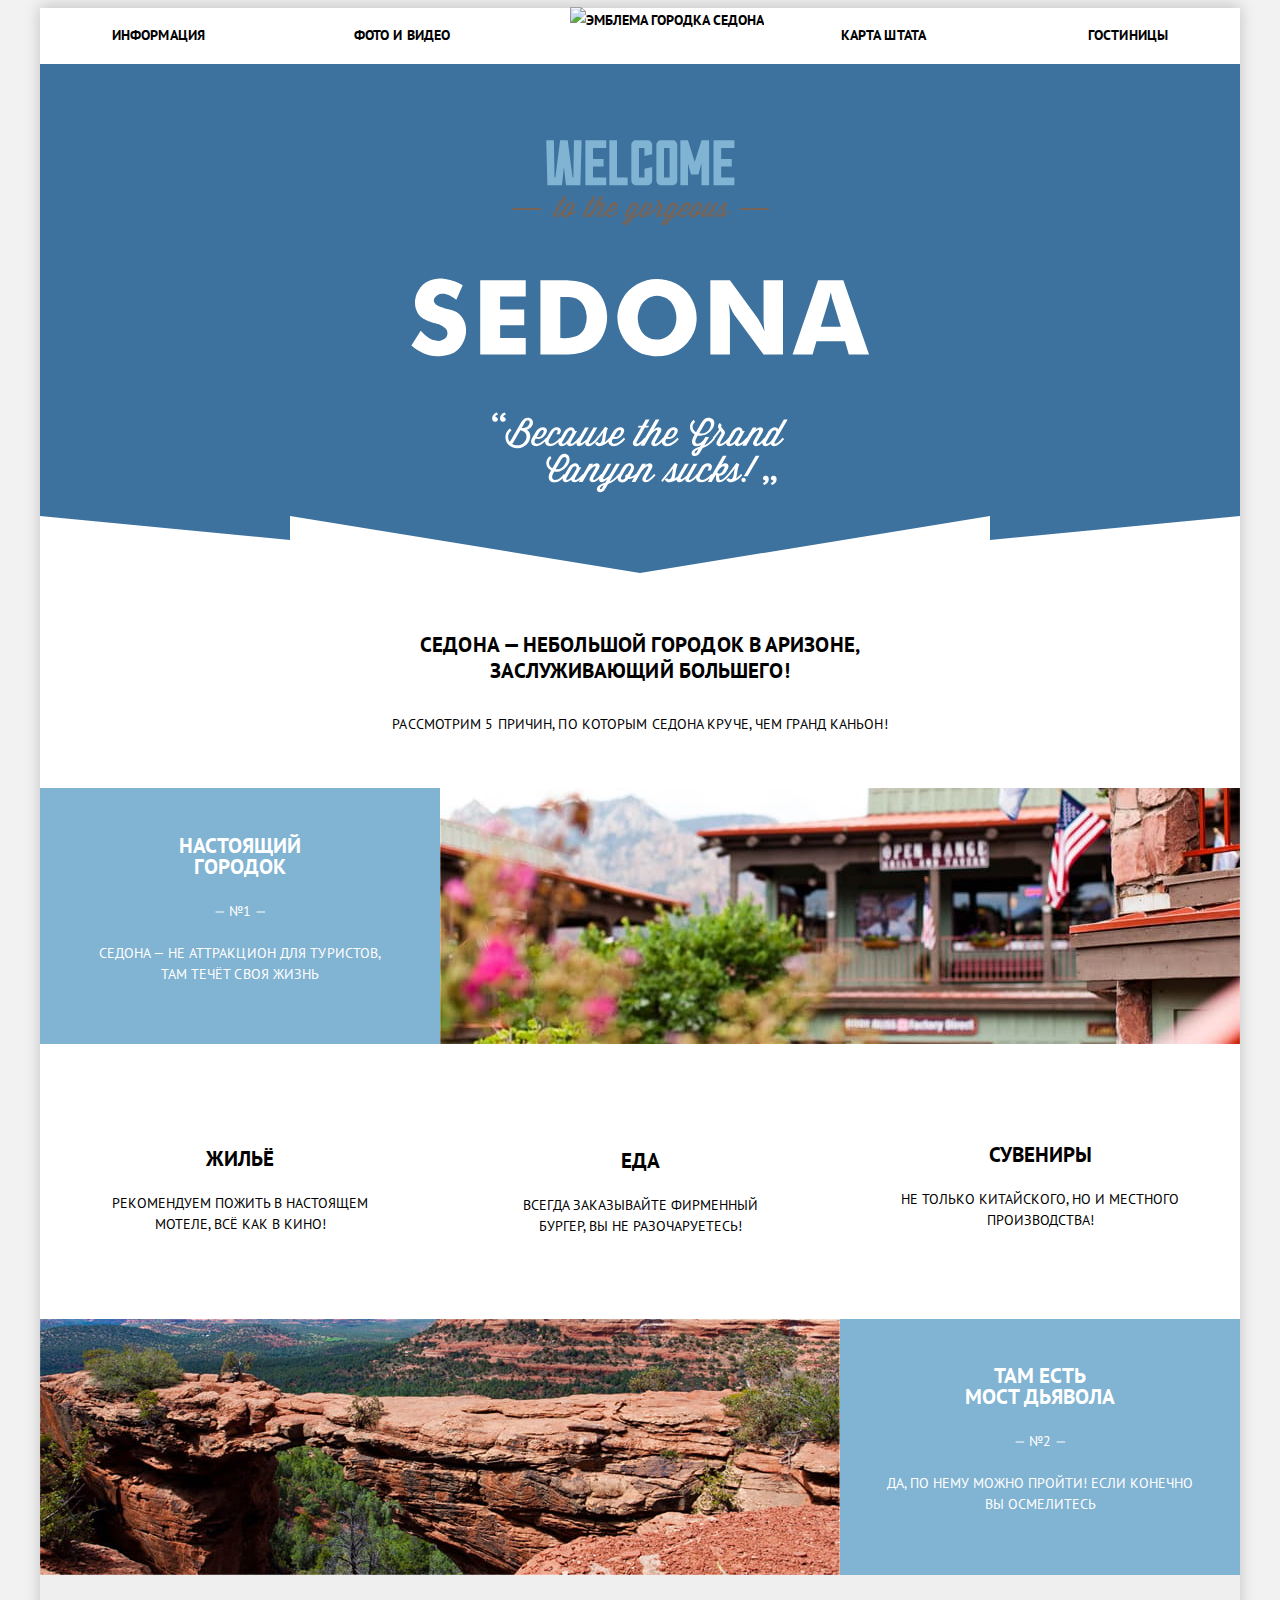
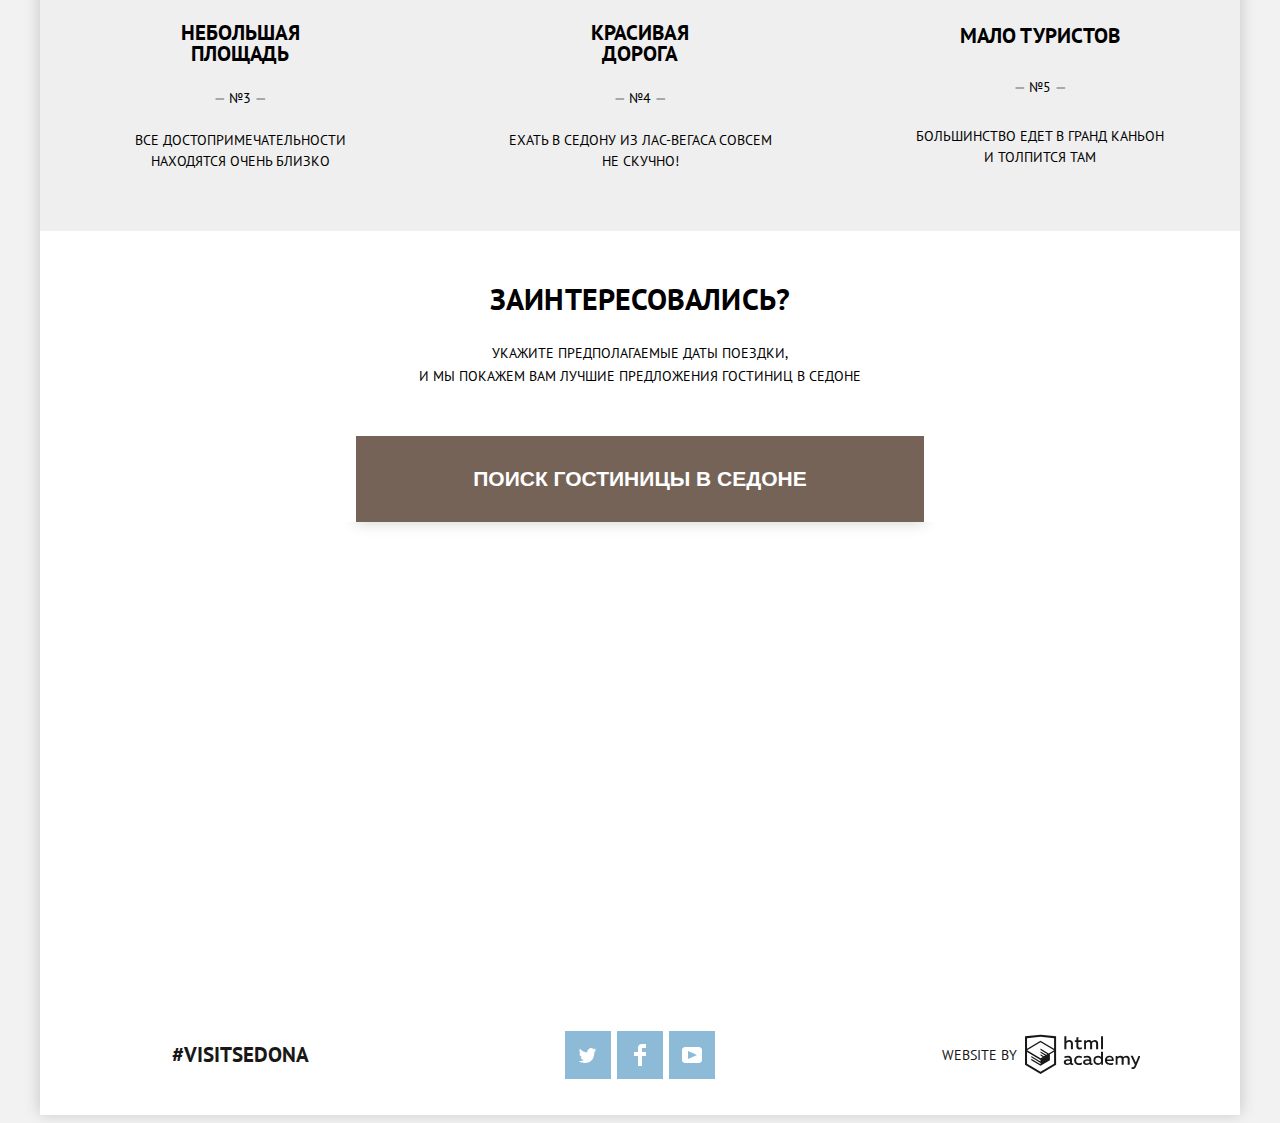
==== commit 09a87a39: "Corrections according mentor's comments" ====
--- a/index.html
+++ b/index.html
@@ -4,8 +4,8 @@
 <head>
   <meta charset="utf-8">
   <title>HTML Academy: Седона</title>
-  <link rel="stylesheet" href="css/normalize.css">
-  <link rel="stylesheet" href="css/style.css">
+  <link rel="stylesheet" href="css/normalize.min.css">
+  <link rel="stylesheet" href="css/style.min.css">
 </head>
 
 <body>
@@ -26,7 +26,7 @@
 
     <main class="main">
       <section class="intro">
-        <div class="intro__bg"></div>
+        <img src="img/intro-welcome.svg" width="459" height="353" alt="Welcome to the gorgeous Sedona">
         <div class="intro__block">
           <h1 class="intro__title">Седона — небольшой городок в Аризоне, заслуживающий большего!</h1>
           <p class="intro__text">Рассмотрим 5 причин, по которым Седона круче, чем гранд каньон!</p>
@@ -39,10 +39,10 @@
           <li class="about__item about__item-first-row">
             <div class="about__city">
               <h3 class="about__heading">Настоящий городок</h3>
-              <span class="about__number"><span class="dash">—</span> №1 <span class="dash">—</span></span>
+              <span class="about__number"><span class="dash">&mdash;</span> №1 <span class="dash">&mdash;</span></span>
               <p class="about__text">Седона — не аттракцион для туристов, там течёт своя жизнь</p>
             </div>
-            <div class="about__bg about__city-bg"></div>
+            <img src="img/about-city-bg.jpg" width="800" height="258" alt="Фотография города Седона">
           </li>
           <li class="about__item about__item-second-row">
             <div class="about__feature about__housing">
@@ -59,27 +59,27 @@
             </div>
           </li>
           <li class="about__item about__item-third-row">
-            <div class="about__bg about__brige-bg"></div>
+            <img src="img/about-brige-bg.jpg" width="800" height="258" alt="Фотография моста дьявола в Седоне">
             <div class="about__brige">
-              <h3 class="about__heading">Там есть <span>мост дьявола</span></h3>
-              <span class="about__number"><span class="dash">—</span> №2 <span class="dash">—</span></span>
+              <h3 class="about__heading">Там есть<br>мост дьявола</h3>
+              <span class="about__number"><span class="dash">&mdash;</span> №2 <span class="dash">&mdash;</span></span>
               <p class="about__text">Да, по нему можно пройти! Если конечно вы осмелитесь</p>
             </div>
           </li>
           <li class="about__item about__item-fourth-row">
             <div class="about__place about__square">
               <h3 class="about__heading">Небольшая площадь</h3>
-              <span class="about__number"><span class="dash">—</span> №3 <span class="dash">—</span></span>
+              <span class="about__number"><span class="dash">&mdash;</span> №3 <span class="dash">&mdash;</span></span>
               <p class="about__text">Все достопримечательности находятся очень близко</p>
             </div>
             <div class="about__place about__road">
               <h3 class="about__heading">Красивая дорога</h3>
-              <span class="about__number"><span class="dash">—</span> №4 <span class="dash">—</span></span>
+              <span class="about__number"><span class="dash">&mdash;</span> №4 <span class="dash">&mdash;</span></span>
               <p class="about__text">Ехать в Седону из Лас-Вегаса совсем не скучно!</p>
             </div>
             <div class="about__place about__tourists">
               <h3 class="about__heading">Мало туристов</h3>
-              <span class="about__number"><span class="dash">—</span> №5 <span class="dash">—</span></span>
+              <span class="about__number"><span class="dash">&mdash;</span> №5 <span class="dash">&mdash;</span></span>
               <p class="about__text">Большинство едет в гранд каньон и толпится там</p>
             </div>
           </li>
@@ -87,39 +87,43 @@
       </section>
 
       <section class="search">
-        <h2 class="visually-hidden">Поиск гостиницы</h2>
-        <p class="search__first-text">Заинтересовались?</p>
-        <p class="search__second-text">Укажите предполагаемые даты поездки, <span>и мы покажем вам лучшие предложения
-            гостиниц в седоне</span></p>
-        <a class="btn-brown search__btn-toggle" href="">Поиск гостиницы в Седоне</a>
+        <div class="search__block">
+          <h2 class="visually-hidden">Поиск гостиницы</h2>
+          <p class="search__first-text">Заинтересовались?</p>
+          <p class="search__second-text">Укажите предполагаемые даты поездки,<br>и мы покажем вам лучшие предложения
+            гостиниц в седоне</p>
+          <button class="btn-brown search__btn-toggle" type="button">Поиск гостиницы в Седоне</button>
+        </div>
         <div class="search__container">
           <form class="search__form" action="https://echo.htmlacademy.ru" method="post">
             <div class="search__date-block">
               <p class="search__date">
-                <label class="search__label search__form-date-in">
-                  Дата заезда:
-                  <input class="search__input" id="date-in" name="date-in" type="text" value="24 апреля 2017">
-                </label>
+                <label class="search__label search__form-date-in" for="date-in">Дата заезда:</label>
+                <input class="search__input" id="date-in" name="date-in" type="text" value="24 апреля 2017" required>
+                <button class="search__calendar" type="button">Выбор даты заезда</button>
               </p>
               <p class="search__date">
-                <label class="search__label search__form-date-out">
-                  Дата выезда:
-                  <input class="search__input" id="date-out" name="date-out" type="text" value="4 июля 2017">
-                </label>
+                <label class="search__label search__form-date-out" for="date-out">Дата выезда:</label>
+                <input class="search__input" id="date-out" name="date-out" type="text" value="4 июля 2017" required>
+                <button class="search__calendar" type="button">Выбор даты выезда</button>
               </p>
             </div>
-            <div class="search__people-count">
+            <div class="search__people">
               <p class="search__adults">
                 <label class="search__label-adults" for="input-adults">Взрослые: </label>
-                <button class="search__btn-minus" type="button" aria-label="Минус">-</button>
-                <input class="search__input-adults" id="input-adults" name="input-adults" type="text" value="2">
-                <button class="search__btn-plus" type="button" aria-label="Плюс">+</button>
+                <span class="search__people-count">
+                  <button class="search__btn-minus" type="button" aria-label="Уменьшить количество взрослых">&ndash;</button>
+                  <input class="search__input-adults" id="input-adults" name="input-adults" type="text" value="2" required>
+                  <button class="search__btn-plus" type="button" aria-label="Увеличить количество взрослых">+</button>
+                </span>
               </p>
               <p class="search__kids">
                 <label class="search__label-kids" for="input-kids">Дети: </label>
-                <button class="search__btn-minus" type="button" aria-label="Минус">-</button>
-                <input class="search__input-kids" id="input-kids" name="input-kids" type="text" value="0">
-                <button class="search__btn-plus" type="button" aria-label="Плюс">+</button>
+                <span class="search__people-count">
+                  <button class="search__btn-minus" type="button" aria-label="Уменьшить количество детей">&ndash;</button>
+                  <input class="search__input-kids" id="input-kids" name="input-kids" type="text" value="0" required>
+                  <button class="search__btn-plus" type="button" aria-label="Увеличить количество ">+</button>
+                </span>
               </p>
             </div>
             <button class="btn-blue search__btn" type="submit">Найти</button>
@@ -129,54 +133,58 @@
         <section class="map-container">
           <h2 class="visually-hidden">Карта</h2>
           <div class="map">
-            <iframe
-              src="https://www.google.com/maps/embed?pb=!1m18!1m12!1m3!1d707478.5249824972!2d-111.95179305361327!3d34.53963496499407!2m3!1f0!2f0!3f0!3m2!1i1024!2i768!4f13.1!3m3!1m2!1s0x872da132f942b00d%3A0x5548c523fa6c8efd!2sSedona%2C%20AZ%2086336%2C%20USA!5e0!3m2!1sen!2slv!4v1569730942957!5m2!1sen!2slv"
-              width="1200" height="594" style="border:0;" allowfullscreen=""></iframe>
+            <img src="img/map.png" width="1200" height="594" alt="Местонахождение города седона">
           </div>
         </section>
-
       </section>
     </main>
 
     <footer class="social">
-      <p class="hashtag">#visitsedona</p>
-      <ul class="social__list">
-        <li class="social__item">
-          <a class="btn-blue social__btn twitter" href="">
+      <p class="social__item hashtag">#visitsedona</p>
+      <ul class="social__item social__list">
+        <li class="social__list-item">
+          <a class="btn-blue social__btn twitter" href="">Седона в твиттере
             <svg xmlns="http://www.w3.org/2000/svg" xmlns:xlink="http://www.w3.org/1999/xlink" width="17" height="15">
+              <title>Ссылка на Твиттер страницу Седоны</title>
               <path fill="#FFF"
                 d="M10.95.144c1.685-.496 2.984.27 3.577 1.179.673-.231 1.331-.481 2.011-.708a2.345 2.345 0 0 1-.857 1.768c.685.17 1.304-.491 1.304-.491-.169 1-1.006 1.788-1.563 2.024-.231 6.75-3.175 11.217-10.077 11.082h-.446c-.41 0-4.164-.46-4.898-1.887 2.271.196 3.893-.422 4.693-1.177-.96-.3-2.679-.477-2.979-2.95.349.106.564.228 1.19.119C1.705 8.247.374 7.53.448 5.33c.285.328 1.067.536 1.34.472C1.085 5.561-.182 2.442.894.85c1.818 1.854 3.735 3.606 7.152 3.773C8.254 2.33 9.183.793 10.95.144z" />
             </svg>
           </a>
         </li>
-        <li class="social__item">
-          <a class="btn-blue social__btn facebook" href="">
+        <li class="social__list-item">
+          <a class="btn-blue social__btn facebook" href="">Седона в фейсбуке
             <svg xmlns="http://www.w3.org/2000/svg" width="12" height="22">
+              <title>Ссылка на Фейсбук страницу Седоны</title>
               <path fill="#FFF" d="M12 4V0H8a4 4 0 0 0-4 4v4H0v4h4v10h4V12h4V8H8V4h4z" />
             </svg>
           </a>
         </li>
-        <li class="social__item">
-          <a class="btn-blue social__btn youtube" href="">
+        <li class="social__list-item">
+          <a class="btn-blue social__btn youtube" href=""> Седона на ютубе
             <svg xmlns="http://www.w3.org/2000/svg" xmlns:xlink="http://www.w3.org/1999/xlink" width="20" height="16">
+              <title>Ссылка на Ютуб страницу Седоны</title>
               <path fill="#FFF"
                 d="M17 0H3C1.35 0 0 1.35 0 3v10c0 1.65 1.35 3 3 3h14c1.65 0 3-1.35 3-3V3c0-1.65-1.35-3-3-3zM6.027 11.998V4.002L15.014 8l-8.987 3.998z" />
             </svg>
           </a>
         </li>
       </ul>
-      <p class="academy">
+      <p class="social__item academy">
         <span class="academy__web"> website by</span>
         <a class="academy__link" href="https://htmlacademy.ru/intensive/htmlcss">
-          <svg class="academy-logo" data-name="Layer 1" xmlns="http://www.w3.org/2000/svg" viewBox="0 0 113 39">
+          <svg class="academy-logo" data-name="Layer 1" xmlns="http://www.w3.org/2000/svg" viewBox="0 0 113 39"
+            width="115" height="41">
+            <title>Узнай больше о htmlacademy</title>
             <path
               d="M46.84 28.22a2.07 2.07 0 0 0 .58-.11v1.4a3.41 3.41 0 0 1-1.24.22 1.75 1.75 0 0 1-1.75-1 5.08 5.08 0 0 1-3.3 1.13c-1.59 0-3.06-.87-3.06-2.68 0-2.24 2.08-2.93 3.9-2.93a11.63 11.63 0 0 1 2.28.26v-.31c0-1.09-.8-1.86-2.3-1.86a7.79 7.79 0 0 0-3.15.67v-1.79a10.72 10.72 0 0 1 3.35-.58c2.48 0 4 1.18 4 3.83v3.14a.57.57 0 0 0 .69.61zm-6.76-1.19a1.42 1.42 0 0 0 1.64 1.29 3.56 3.56 0 0 0 2.53-1v-1.51a10.21 10.21 0 0 0-1.9-.22c-1.1.01-2.27.35-2.27 1.45zM53.06 20.62a5.29 5.29 0 0 1 2.7.67v1.79a4.28 4.28 0 0 0-2.42-.73 2.89 2.89 0 1 0 0 5.76 5.26 5.26 0 0 0 2.55-.67v1.8a6.58 6.58 0 0 1-2.9.6 4.42 4.42 0 0 1-4.72-4.54 4.54 4.54 0 0 1 4.79-4.68zM65.84 28.22a2.07 2.07 0 0 0 .58-.11v1.4a3.41 3.41 0 0 1-1.24.22 1.75 1.75 0 0 1-1.75-1 5.08 5.08 0 0 1-3.3 1.13c-1.59 0-3.06-.87-3.06-2.68 0-2.24 2.08-2.93 3.9-2.93a11.63 11.63 0 0 1 2.28.26v-.31c0-1.09-.8-1.86-2.3-1.86a7.79 7.79 0 0 0-3.15.67v-1.79a10.72 10.72 0 0 1 3.35-.58c2.48 0 4 1.18 4 3.83v3.14a.57.57 0 0 0 .69.61zm-6.76-1.19a1.42 1.42 0 0 0 1.64 1.29 3.56 3.56 0 0 0 2.53-1v-1.51a10.21 10.21 0 0 0-1.9-.22c-1.11.01-2.27.35-2.27 1.45zM76.67 16.85v12.76h-1.76v-1.39a4.07 4.07 0 0 1-3.35 1.62 4.62 4.62 0 0 1 0-9.22 4 4 0 0 1 3.15 1.37v-5.14h2zm-4.76 5.48a2.9 2.9 0 0 0 0 5.8 3 3 0 0 0 2.79-1.84v-2.13a3.06 3.06 0 0 0-2.79-1.83zM82.99 20.62c3.48 0 4.68 2.81 4.12 5.34h-6.58c.22 1.57 1.75 2.22 3.35 2.22a6.41 6.41 0 0 0 2.77-.62v1.68a7.5 7.5 0 0 1-3.14.6c-2.68 0-5-1.53-5-4.61a4.39 4.39 0 0 1 4.48-4.61zm.09 1.62a2.39 2.39 0 0 0-2.57 2.26h4.85a2.06 2.06 0 0 0-2.28-2.26zM89.1 29.61v-8.75h1.73v1.09a4 4 0 0 1 2.92-1.33 3 3 0 0 1 2.73 1.4 4.33 4.33 0 0 1 3.06-1.4 3.21 3.21 0 0 1 3.32 3.52v5.47h-2V24.2a1.67 1.67 0 0 0-1.73-1.84 2.94 2.94 0 0 0-2.17 1.18V29.61h-2V24.2a1.67 1.67 0 0 0-1.73-1.84 3.11 3.11 0 0 0-2.32 1.35v5.91h-2zM111.47 20.86h2l-4.1 9.93c-.95 2.28-2.19 3-3.52 3a5 5 0 0 1-1.15-.15v-1.66a3 3 0 0 0 .89.13c.95 0 1.66-.67 2.17-2l.18-.44-4.16-8.82h2.13l3 6.6zM40.66 1.53v5a4 4 0 0 1 2.83-1.2A3.41 3.41 0 0 1 47.1 8.9v5.41h-2V9.15a1.9 1.9 0 0 0-2-2.1 3.08 3.08 0 0 0-2.44 1.46v5.8h-2V1.53h2zM52.43 2.42v3.12h3.17v1.71h-3.17v4c0 1.15.53 1.53 1.66 1.53a4.71 4.71 0 0 0 1.77-.35v1.68a7.14 7.14 0 0 1-2.35.38 2.68 2.68 0 0 1-3-2.88V7.23h-1.6V5.52h1.57V2.88zM58.1 14.29V5.54h1.73v1.09a4 4 0 0 1 2.92-1.33 3 3 0 0 1 2.73 1.4 4.33 4.33 0 0 1 3.06-1.4 3.21 3.21 0 0 1 3.32 3.52v5.47h-2V8.88a1.67 1.67 0 0 0-1.73-1.84 2.94 2.94 0 0 0-2.17 1.18V14.29h-2V8.88a1.67 1.67 0 0 0-1.73-1.84 3.11 3.11 0 0 0-2.32 1.35v5.91h-2zM74.72 1.52h1.95v12.76h-1.95zM15.44.02h-.16L0 1.62v28l15.28 9.09 15.28-9.09v-28zm13.12 28.45l-13.28 7.9L2 28.47V16.99l13.22 7.87v1.43l-9.07-5.4v1.38l9.11 5.47v1.46l-9.1-5.42v1.38l9.11 5.47 9.19-5.5V19.22l4.1-2.45v11.67zm0-13.16l-3.65 2.14-1.68 1-8-4.76v1.38l6.84 4.07h-.06l-.15.09-1 .57-5.64-3.36v1.38l4.45 2.65-1.05.7-3.36-2v1.38l2.21 1.3-2.25 1.35-13.16-7.82 13.17-7.92zm0-1.39L15.21 6.05l-13.2 7.86V3.41l13.28-1.39 13.28 1.39v10.51z" />
           </svg>
         </a>
       </p>
     </footer>
+  </div>
 
-  </div>
+  <script src="./js/popup.min.js"></script>
+
 </body>
 
 </html>
--- a/css/style.min.css
+++ b/css/style.min.css
@@ -0,0 +1 @@
+@import "https://fonts.googleapis.com/css?family=PT+Sans:400,700&display=swap&subset=cyrillic";*,::before,::after{-webkit-box-sizing:inherit;box-sizing:inherit}body{height:100%;overflow-y:scroll}html{font-family:"PT Sans","Arial",sans-serif;font-size:14px;font-weight:400;text-transform:uppercase;color:#000;background-color:#f2f2f2;-webkit-box-sizing:border-box;box-sizing:border-box}a{text-decoration:none;color:#000}img{max-width:100%;height:auto}.block{-webkit-box-sizing:content-box;box-sizing:content-box}.visually-hidden{position:absolute;width:1px;height:1px;margin:-1px;padding:0;border:0;white-space:nowrap;-webkit-clip-path:inset(100%);clip-path:inset(100%);clip:rect(0 0 0 0);overflow:hidden}.hide-text{text-indent:100%;white-space:nowrap;overflow:hidden}.hidden{display:none}.about__list,.social__list,.nav__list,.filter__list,.filter-result__list,.hotels__list{margin:0;padding:0;list-style:none}.main-container{width:1200px;margin:0 auto;-webkit-box-shadow:0 -2px 15px 0 rgba(0,0,0,0.2);box-shadow:0 -2px 15px 0 rgba(0,0,0,0.2);background-color:#fff}.main,.social{background-color:#fff}.nav{line-height:26px;font-weight:700;width:100%;background-color:#fff;position:relative}.nav__logo-link{position:absolute;top:-1px;left:50%;margin-left:-70px;z-index:2}.nav__list{display:-webkit-box;display:-ms-flexbox;display:flex;-webkit-box-align:center;-ms-flex-align:center;align-items:center;-ms-flex-wrap:wrap;flex-wrap:wrap}.nav__item{width:300px;height:56px;display:-webkit-box;display:-ms-flexbox;display:flex;-webkit-box-align:center;-ms-flex-align:center;align-items:center}.nav__link{letter-spacing:.1px;margin-bottom:2px}.nav__link--active{color:#766357}.nav__item:nth-child(1),.nav__item:nth-child(2){-webkit-box-pack:start;-ms-flex-pack:start;justify-content:flex-start}.nav__item:nth-child(3),.nav__item:nth-child(4){-webkit-box-pack:end;-ms-flex-pack:end;justify-content:flex-end}.nav__item:nth-child(1) .nav__link{padding-left:72px}.nav__item:nth-child(2) .nav__link{padding-left:14px}.nav__item:nth-child(3) .nav__link{padding-right:14px}.nav__item:nth-child(4) .nav__link{padding-right:72px}.link-text:hover,.link-text:focus{color:#81b3d2}.link-text:active{color:#cacaca}.intro{text-align:center;line-height:26px;background-color:#fff;padding-top:76px;background-color:#3D729E;background-image:url(../img/intro-polygon.svg),url(../img/intro-background.jpg);background-repeat:no-repeat;background-position:top 452px center,top -56px center}.intro img{margin-bottom:72px}.intro__block{letter-spacing:.1px;padding-top:45px;padding-bottom:37px;margin-right:auto;margin-left:auto;background-color:#fff}.intro__title{font-size:21px;font-weight:700;width:490px;margin-right:auto;margin-bottom:27px;margin-left:auto}.about{position:relative;z-index:5}.about__item{line-height:21px;text-align:center;background-color:#fff;display:-webkit-box;display:-ms-flexbox;display:flex;-ms-flex-wrap:wrap;flex-wrap:wrap}.about__item-first-row,.about__item-third-row{color:#fff;background-color:#d3d3d3}.about__item-first-row .dash,.about__item-third-row .dash{color:rgba(255,255,255,0.5)}.about__item-second-row .about__heading{margin-bottom:10px}.about__item-fourth-row{background-color:#efefef;-webkit-box-shadow:0 1px 0 0 #efefef;box-shadow:0 1px 0 0 #efefef}.about__heading{font-size:21px;font-weight:700;width:160px}.about__city,.about__brige{text-align:center;width:400px;display:-webkit-box;display:-ms-flexbox;display:flex;-webkit-box-orient:vertical;-webkit-box-direction:normal;-ms-flex-direction:column;flex-direction:column;-ms-flex-pack:distribute;justify-content:space-around;-webkit-box-align:center;-ms-flex-align:center;align-items:center;background-color:#81b3d2}.about__city{padding-top:25px;padding-bottom:43px}.about__city .about__number{margin-bottom:5px}.about__city .about__text{letter-spacing:.1px;width:285px}.about__brige{padding-top:22px;padding-bottom:43px}.about__brige .about__heading{margin-bottom:18px}.about__brige .about__number{margin-bottom:1px}.about__brige .about__text{width:310px}.about__feature{padding-top:60px;padding-bottom:68px;width:33.333333%;display:-webkit-box;display:-ms-flexbox;display:flex;-webkit-box-orient:vertical;-webkit-box-direction:normal;-ms-flex-direction:column;flex-direction:column;-webkit-box-align:center;-ms-flex-align:center;align-items:center}.about__feature > .about__text{width:285px}.about__housing::before{content:url("../img/icon-housing.svg");margin-bottom:2px}.about__food::before{content:url("../img/icon-food.svg");margin-bottom:3px}.about__gift::before{content:url("../img/icon-giftbox.svg");margin-bottom:2px}.about__food{padding-top:61px}.about__gift{padding-top:56px}.about__place{padding-top:26px;padding-bottom:44px;width:33.333333%;display:-webkit-box;display:-ms-flexbox;display:flex;-webkit-box-orient:vertical;-webkit-box-direction:normal;-ms-flex-direction:column;flex-direction:column;-ms-flex-pack:distribute;justify-content:space-around;-webkit-box-align:center;-ms-flex-align:center;align-items:center}.about__place .about__heading{margin-bottom:24px}.about__place .about__number{margin-bottom:7px}.about__square .about__text,.about__road .about__text{width:270px}.about__tourists .about__text{width:250px}.about__bg{min-width:800px}.dash{font-weight:700;color:#a8a8a8}.search{min-height:762px;text-align:center;line-height:26px;position:relative;z-index:4}.search__block{padding-top:51px;background-color:#fff;position:relative;z-index:inherit}.search__first-text{font-size:30px;line-height:36px;font-weight:700;letter-spacing:.1px;margin:0;margin-bottom:25px}.search__second-text{width:490px;line-height:23px;margin:0 auto;margin-bottom:48px}.search__btn-toggle{display:block;width:568px;font-size:21px;font-weight:700;text-transform:uppercase;color:#fff;margin:0 auto;background-color:#766357;border:0;cursor:pointer;padding:31px 40px}.search__container{width:568px;min-height:365px;margin:0 auto;padding-top:42px;-webkit-box-shadow:0 0 15px 0 rgba(0,0,0,0.2);box-shadow:0 0 15px 0 rgba(0,0,0,0.2);background-color:#fff;position:absolute;z-index:1;left:calc(50% - 284px);-webkit-transition:all .3s ease-in-out;-o-transition:all .3s ease-in-out;transition:all .3s ease-in-out}.search__container--hide{-webkit-transform:translateY(-100%);-ms-transform:translateY(-100%);transform:translateY(-100%)}@-webkit-keyframes shake{0%,100%{-webkit-transform:translateX(0);transform:translateX(0)}10%,30%,50%,70%,90%{-webkit-transform:translateX(-5px);transform:translateX(-5px)}20%,40%,60%,80%{-webkit-transform:translateX(5px);transform:translateX(5px)}}@keyframes shake{0%,100%{-webkit-transform:translateX(0);transform:translateX(0)}10%,30%,50%,70%,90%{-webkit-transform:translateX(-5px);transform:translateX(-5px)}20%,40%,60%,80%{-webkit-transform:translateX(5px);transform:translateX(5px)}}.search__container--error{-webkit-animation-name:shake;animation-name:shake;-webkit-animation-duration:.3s;animation-duration:.3s}.search__form{width:458px;font-weight:700;margin:0 auto}.search__date{margin-bottom:30px;display:-webkit-box;display:-ms-flexbox;display:flex;-webkit-box-pack:justify;-ms-flex-pack:justify;justify-content:space-between;-webkit-box-align:center;-ms-flex-align:center;align-items:center;position:relative}.search__date:last-child{margin-bottom:17px}.search__form-date-in,.search__form-date-out{letter-spacing:.3px}.search__calendar{font-size:0;position:absolute;top:6px;right:3px;background-color:transparent;border:0}.search__calendar::after{content:url("../img/icon-calendar.svg")}.search__calendar:hover{cursor:pointer}.search__calendar:hover::after,.search__calendar:focus::after{content:url("../img/icon-calendar-hover.svg")}.search__calendar:active::after{content:url("../img/icon-calendar-active.svg")}.search__input{font-weight:700;text-transform:inherit;padding-left:13px;width:346px;height:37px;background-color:#f2f2f2;border:0}.search__form-date-in{margin-right:16px}.search__form-date-out{margin-right:13px}.search__input::-ms-clear{display:none}.search__input:hover{background-color:#ebebeb}.search__input:focus,.search__input:active{background-color:#fff;-webkit-box-shadow:inset 0 0 0 2px #e5e5e5;box-shadow:inset 0 0 0 2px #e5e5e5;outline:none}.search__people{display:-webkit-box;display:-ms-flexbox;display:flex;-webkit-box-align:center;-ms-flex-align:center;align-items:center;margin-bottom:40px}.search__adults{margin-right:54px;display:-webkit-box;display:-ms-flexbox;display:flex;-webkit-box-align:center;-ms-flex-align:center;align-items:center}.search__kids{display:-webkit-box;display:-ms-flexbox;display:flex;-webkit-box-align:center;-ms-flex-align:center;align-items:center}.search__label-adults{width:90px;margin-right:21px;display:-webkit-box;display:-ms-flexbox;display:flex;-webkit-box-pack:start;-ms-flex-pack:start;justify-content:flex-start;-webkit-box-align:center;-ms-flex-align:center;align-items:center}.search__label-kids{margin-right:25px;display:-webkit-box;display:-ms-flexbox;display:flex;-webkit-box-align:center;-ms-flex-align:center;align-items:center}.search__people-count{background-color:#f2f2f2;display:-webkit-box;display:-ms-flexbox;display:flex;-webkit-box-align:center;-ms-flex-align:center;align-items:center}.search__input-adults,.search__input-kids{font-weight:700;width:37px;height:37px;margin-right:2px;padding-left:15px;background-color:#f2f2f2;border:0}.search__btn-minus{margin-right:2px;padding-left:10px;padding-bottom:3px}.search__btn-minus,.search__btn-plus{font-size:25px;font-weight:700;color:#a9a9a9;width:37px;height:37px;background-color:#f2f2f2;border:0}.search__btn-minus:hover,.search__btn-plus:hover,.search__btn-minus:focus,.search__btn-plus:focus{color:#000}.search__btn-minus:active,.search__btn-plus:active{color:#81b3d2}.search__btn{font-size:21px;font-weight:700;line-height:inherit;text-transform:uppercase;color:#fff;width:458px;margin-bottom:55px;background-color:#81b3d2;border:0;cursor:pointer;padding:16px 40px}.map{width:100%;position:absolute}.map img{position:relative;z-index:-3}.map iframe{float:right;position:relative;z-index:-3}.filter{min-height:217px;line-height:21px;color:#fff;background-color:#94B9D2;background-image:url(../img/hotels-bg.jpg);background-repeat:no-repeat;background-position-y:-55px}.filter-container{display:-webkit-box;display:-ms-flexbox;display:flex;padding-top:27px;padding-right:71px;padding-left:72px}.filter-infrastructure{margin-right:114px}.filter-housing{margin-right:auto}.filter fieldset{margin:0;padding:0;border:0}.filter__heading{font-size:16px;font-weight:700;margin-bottom:25px;letter-spacing:.2px}.filter-infrastructure .filter__label{padding-left:40px}.filter-housing .filter__list{padding-left:1px}.filter__list-item{height:30px;margin-bottom:16px;position:relative}.filter-housing .filter__label{padding-left:42px}.filter__input + label::before{content:"";width:27px;height:23px;position:absolute;background-repeat:no-repeat}.filter__input--checkbox[type="checkbox"]:checked + label::before{top:-1px;left:0;background-image:url(../img/checkbox-on.svg)}.filter__input--checkbox[type="checkbox"]:not(:checked) + label::before{top:-1px;left:0;background-image:url(../img/checkbox-off.svg)}.filter__list-item:last-child .filter__input--checkbox[type="checkbox"]:checked + label::before{top:-2px;left:0;background-image:url(../img/checkbox-on.svg)}.filter__list-item:last-child .filter__input--checkbox[type="checkbox"]:not(:checked):last-of-type + label::before{top:-2px;left:0;background-image:url(../img/checkbox-off.svg)}.filter__input--checkbox[type="checkbox"]:checked:disabled + label::before{background-image:url(../img/checkbox-on-disabled.svg)}.filter__list-item:last-child .filter__input--checkbox[type="checkbox"]:checked:disabled + label::before{background-image:url(../img/checkbox-on-disabled.svg)}.filter__input--checkbox[type="checkbox"]:not(:checked):disabled + label::before{background-image:url(../img/checkbox-off-disabled.svg)}.filter__list-item:last-child .filter__input--checkbox[type="checkbox"]:not(:checked):disabled:last-of-type + label::before{background-image:url(../img/checkbox-off-disabled.svg)}.filter__input--checkbox[type="checkbox"]:focus + label::before{outline:solid;outline:2px auto #A3C6FD}.filter-range__block{width:318px;border:2px solid #fff;border-radius:2px;margin-bottom:10px;padding-left:64px;display:-webkit-box;display:-ms-flexbox;display:flex;-webkit-box-align:center;-ms-flex-align:center;align-items:center;position:relative}.filter-range__block:before{content:"";height:22px;width:2px;position:absolute;top:5px;left:156px;border-left:1px solid #fff;border-right:1px solid #fff}.filter-range__heading{margin:0;padding:0;margin-bottom:10px;letter-spacing:.1px}.filter-range__max{padding-left:66px}.filter-range__min input,.filter-range__max input{padding-top:8px;padding-bottom:8px;width:60px;color:inherit;background-color:transparent;border:0}.filter-range__slider{display:-webkit-box;display:-ms-flexbox;display:flex;-webkit-box-pack:justify;-ms-flex-pack:justify;justify-content:space-between;-webkit-box-align:center;-ms-flex-align:center;align-items:center;margin-bottom:44px;position:relative}.filter-range__fill-line{content:"";height:2px;position:absolute;top:10px;width:270px;border:1px solid #fff}.filter-range__slider:after{content:"";width:319px;height:2px;position:absolute;top:10px;left:1px;border:1px solid #fff;opacity:.3}.filter-range__btn{content:"";width:20px;height:20px;background-image:url(../img/filter-button.svg);background-repeat:no-repeat;z-index:2;position:absolute}.filter-range__btn:hover{width:22px;height:22px;background-size:22px;cursor:pointer}.filter-range__btn--left{top:1px;left:0}.filter-range__btn--left:hover{top:0;left:-1px}.filter-range__btn--right{top:1px;right:46px}.filter-range__btn--right:hover{top:0;right:45px}.filter__btn{font-size:14px;width:137px;height:36px;text-transform:uppercase;color:inherit;background-color:transparent;border:2px solid #fff;border-radius:2px;display:block;margin:0 auto;margin-right:97px;cursor:pointer}.filter__btn:hover,.filter__btn:focus{color:#000;background-color:#fff}.filter-result{padding-right:72px;padding-left:72px;height:87px;display:-webkit-box;display:-ms-flexbox;display:flex;-webkit-box-align:center;-ms-flex-align:center;align-items:center;border-bottom:1px solid #e5e5e5}.filter-result__block{display:-webkit-box;display:-ms-flexbox;display:flex;-webkit-box-align:center;-ms-flex-align:center;align-items:center;margin-right:auto}.filter-result__find{font-size:21px;font-weight:700;margin-right:48px;display:-webkit-box;display:-ms-flexbox;display:flex;-webkit-box-align:center;-ms-flex-align:center;align-items:center;-ms-flex-wrap:nowrap;flex-wrap:nowrap}.filter-result__find span{padding-left:5px}.filter-result__list{display:-webkit-box;display:-ms-flexbox;display:flex;-ms-flex-wrap:wrap;flex-wrap:wrap}.filter-result__sorting{font-size:12px;line-height:18px;margin-right:40px;padding-top:4px}.filter-result__list-item{font-size:12px;line-height:18px;margin-right:33px;padding-top:3px}.filter-result__link{color:#cacaca;height:17px;display:block;border-bottom:1px dotted #81b3d2}.filter-result__link--active{color:#81b3d2;border-bottom:1px dotted transparent}.filter-result__link:active{color:#000;border-bottom:1px dotted transparent}.filter-result__link:hover path,.filter-result__link:focus path{fill:#000}.filter-result__link:active path,.filter-result__link path:active{fill:#81b3d2}.filter-result__arrow path{fill:#cacaca}.filter-result__arrows-block{display:-webkit-box;display:-ms-flexbox;display:flex;-webkit-box-align:center;-ms-flex-align:center;align-items:center}.filter-result__arrows-block .filter-result__link{border-bottom:1px dotted transparent}.filter-result__arrow-up{display:block;padding-top:2px;margin-right:12px}.filter-result__arrow-down{display:block;padding-top:1px;padding-right:1px}.filter-result__arrow--active path{fill:#81b3d2}.hotels{margin-bottom:-3px}.hotels__list-item{padding-right:72px;padding-left:72px;border-bottom:1px solid #e5e5e5}.hotel{line-height:21px;height:150px;display:-webkit-box;display:-ms-flexbox;display:flex;-webkit-box-pack:justify;-ms-flex-pack:justify;justify-content:space-between;-webkit-box-align:center;-ms-flex-align:center;align-items:center}.hotel__block{display:-webkit-box;display:-ms-flexbox;display:flex;-webkit-box-pack:justify;-ms-flex-pack:justify;justify-content:space-between}.hotel__text-block{white-space:nowrap;width:700px;margin-top:-3px;overflow:hidden;display:-webkit-box;display:-ms-flexbox;display:flex;-webkit-box-orient:vertical;-webkit-box-direction:normal;-ms-flex-direction:column;flex-direction:column;-webkit-box-pack:justify;-ms-flex-pack:justify;justify-content:space-between}.hotel__title{font-size:21px;letter-spacing:.3px;margin:0;padding:0}.hotel__price-block{color:#333;margin:0;margin-bottom:7px;display:-webkit-box;display:-ms-flexbox;display:flex}.hotel__type{display:block;width:110px;margin-right:6px}.hotel__price{display:block}.hotel__btn-block{margin:0;padding:0;padding-bottom:3px}.hotel__btn-more,.hotel__btn-booking{font-weight:700;color:#fff;padding:4px 16px 4.5px 17px}.hotel__btn-more{background-color:#81b3d2;margin-right:3px}.hotel__btn-booking{background-color:#766357}.btn-brown:hover,.btn-brown:focus{background-color:#604E43}.btn-brown:active{color:#928A85;background-color:#503E33}.btn-blue:hover,.btn-blue:focus{background-color:#669EC0}.btn-blue:active{color:#94B9D2;background-color:#5496BD}.hotel__img-block{margin-right:30px}.hotel__link{display:-webkit-box;display:-ms-flexbox;display:flex;-webkit-box-pack:center;-ms-flex-pack:center;justify-content:center}.hotel__rating-block{position:relative;right:0;height:90px;display:-webkit-box;display:-ms-flexbox;display:flex;-webkit-box-orient:vertical;-webkit-box-direction:normal;-ms-flex-direction:column;flex-direction:column;-webkit-box-pack:justify;-ms-flex-pack:justify;justify-content:space-between;-webkit-box-align:end;-ms-flex-align:end;align-items:flex-end}.hotel__stars{text-indent:100%;white-space:nowrap;overflow:hidden;height:18px;background-image:url(../img/star.svg);background-repeat:space}.hotel__stars--one{width:18px}.hotel__stars--two{width:40px}.hotel__stars--three{width:65px}.hotel__stars--four{width:89px}.hotel__stars--five{width:106px}.hotel__rating{color:#666;background-color:#f2f2f2;padding:3px 13px 3px 15px}.social{line-height:26px;height:120px;padding-left:132px;padding-right:100px;margin-top:3px;margin-bottom:0;background-color:#fff;opacity:.9;display:-webkit-box;display:-ms-flexbox;display:flex;-webkit-box-pack:justify;-ms-flex-pack:justify;justify-content:space-between;-webkit-box-align:center;-ms-flex-align:center;align-items:center;position:relative;z-index:15}.hashtag{font-size:21px;font-weight:700;margin-right:28px}.social__list{display:-webkit-box;display:-ms-flexbox;display:flex}.social__list-item{margin-right:6px}.social__list-item:last-child{margin:0}.social__btn{font-size:0;text-align:center;display:block;width:46px;height:48px;background-color:#81b3d2}.social__btn:active path,.social__btn path:active{fill:#88B6D1;background-color:#5496BD}.twitter{padding-top:17px}.facebook{padding-top:13px}.youtube{padding-top:16px}.academy{display:-webkit-box;display:-ms-flexbox;display:flex;-webkit-box-align:center;-ms-flex-align:center;align-items:center}.academy__web{margin-right:8px}.academy__link{display:-webkit-box;display:-ms-flexbox;display:flex;-webkit-box-align:center;-ms-flex-align:center;align-items:center}.academy__link > .academy-logo{width:115px;height:41px}.academy__link > .academy-logo:hover path,.academy__link > .academy-logo:focus path{fill:#81b3d2}.academy__link > .academy-logo:active path{fill:#BDBBBC}
